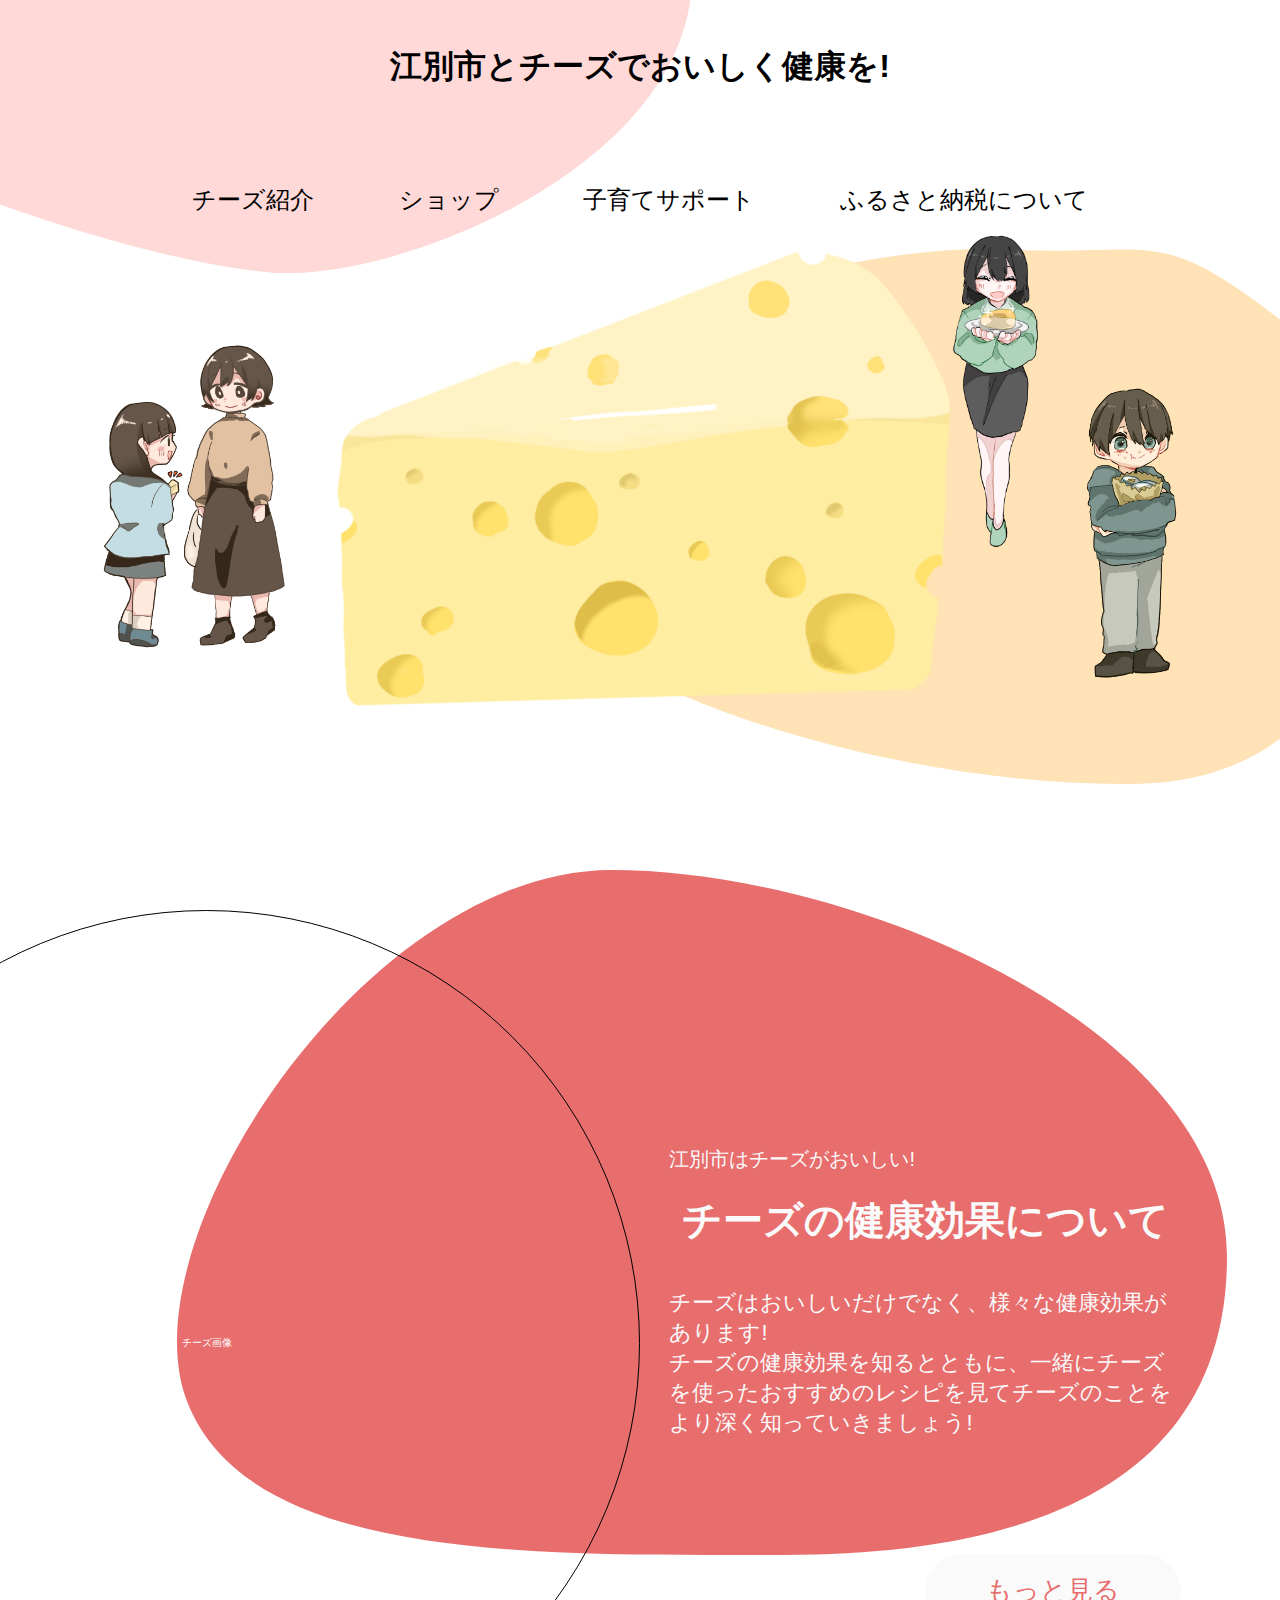
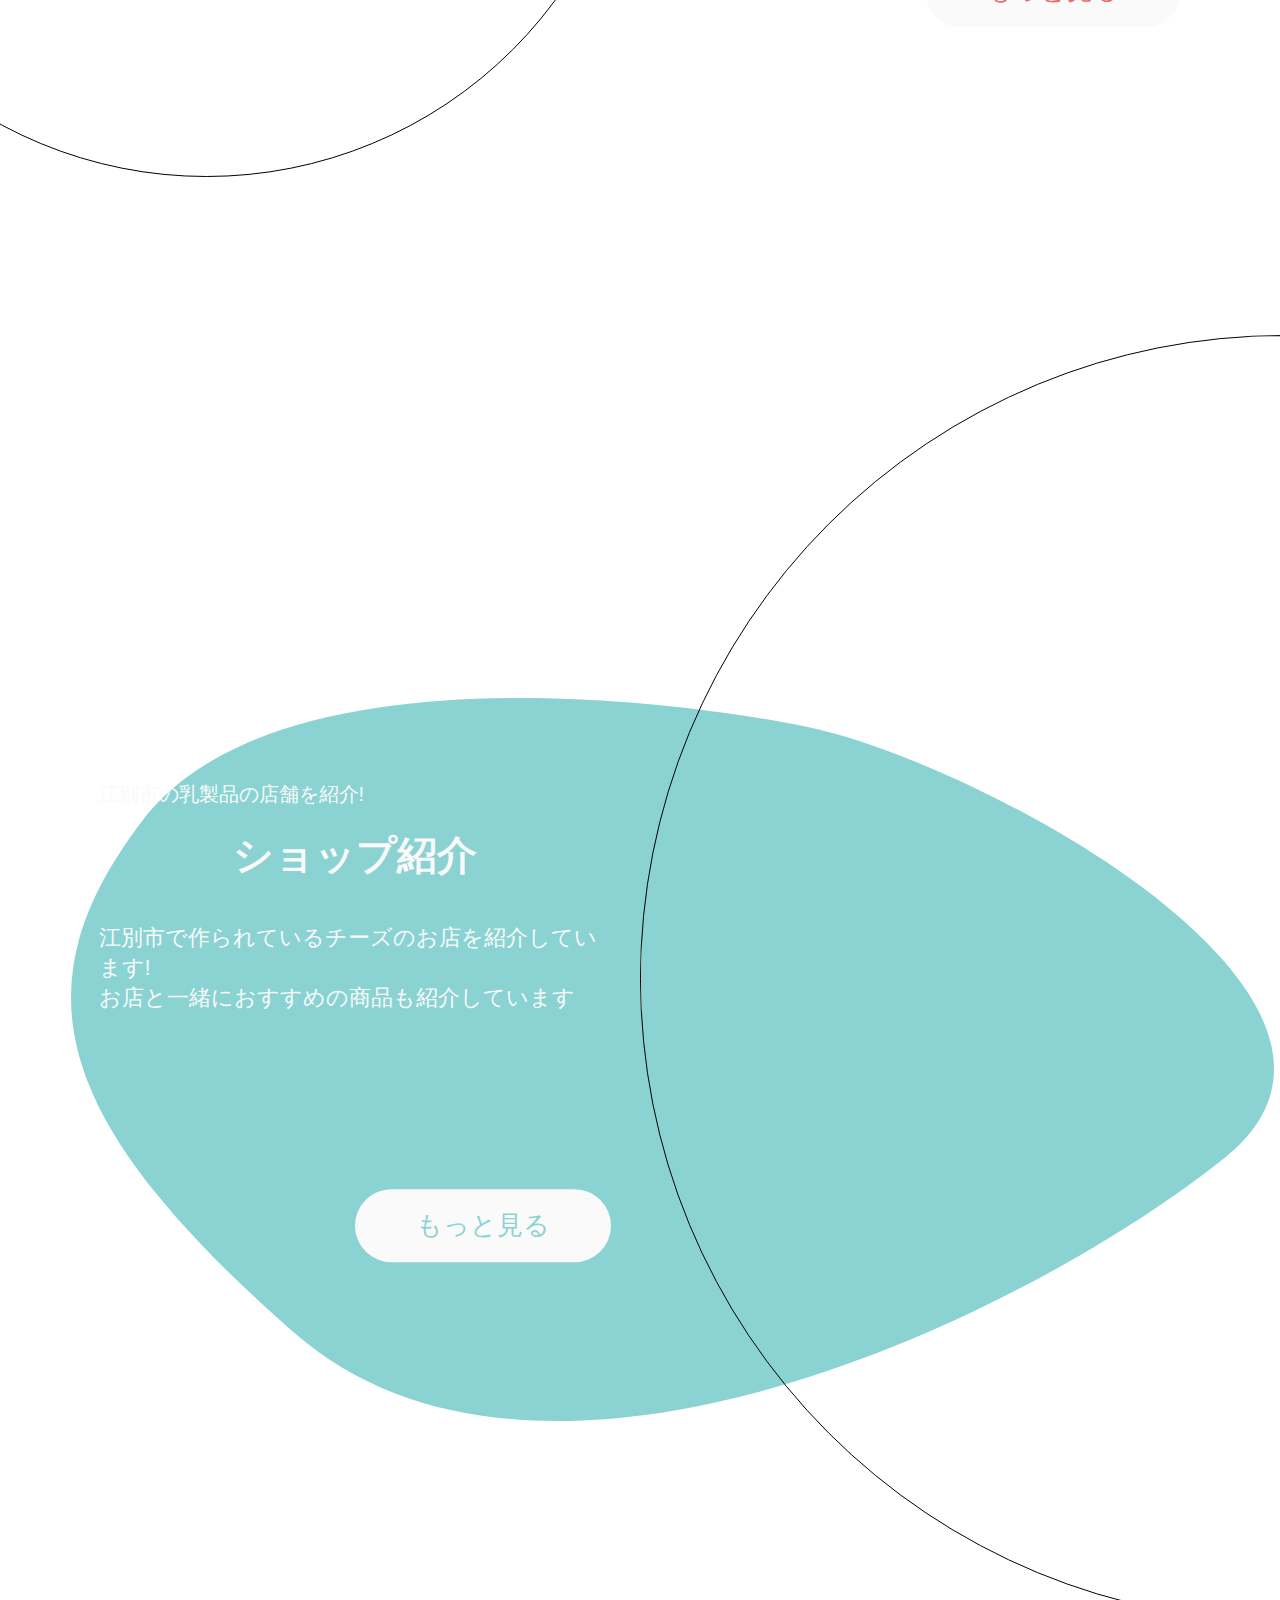
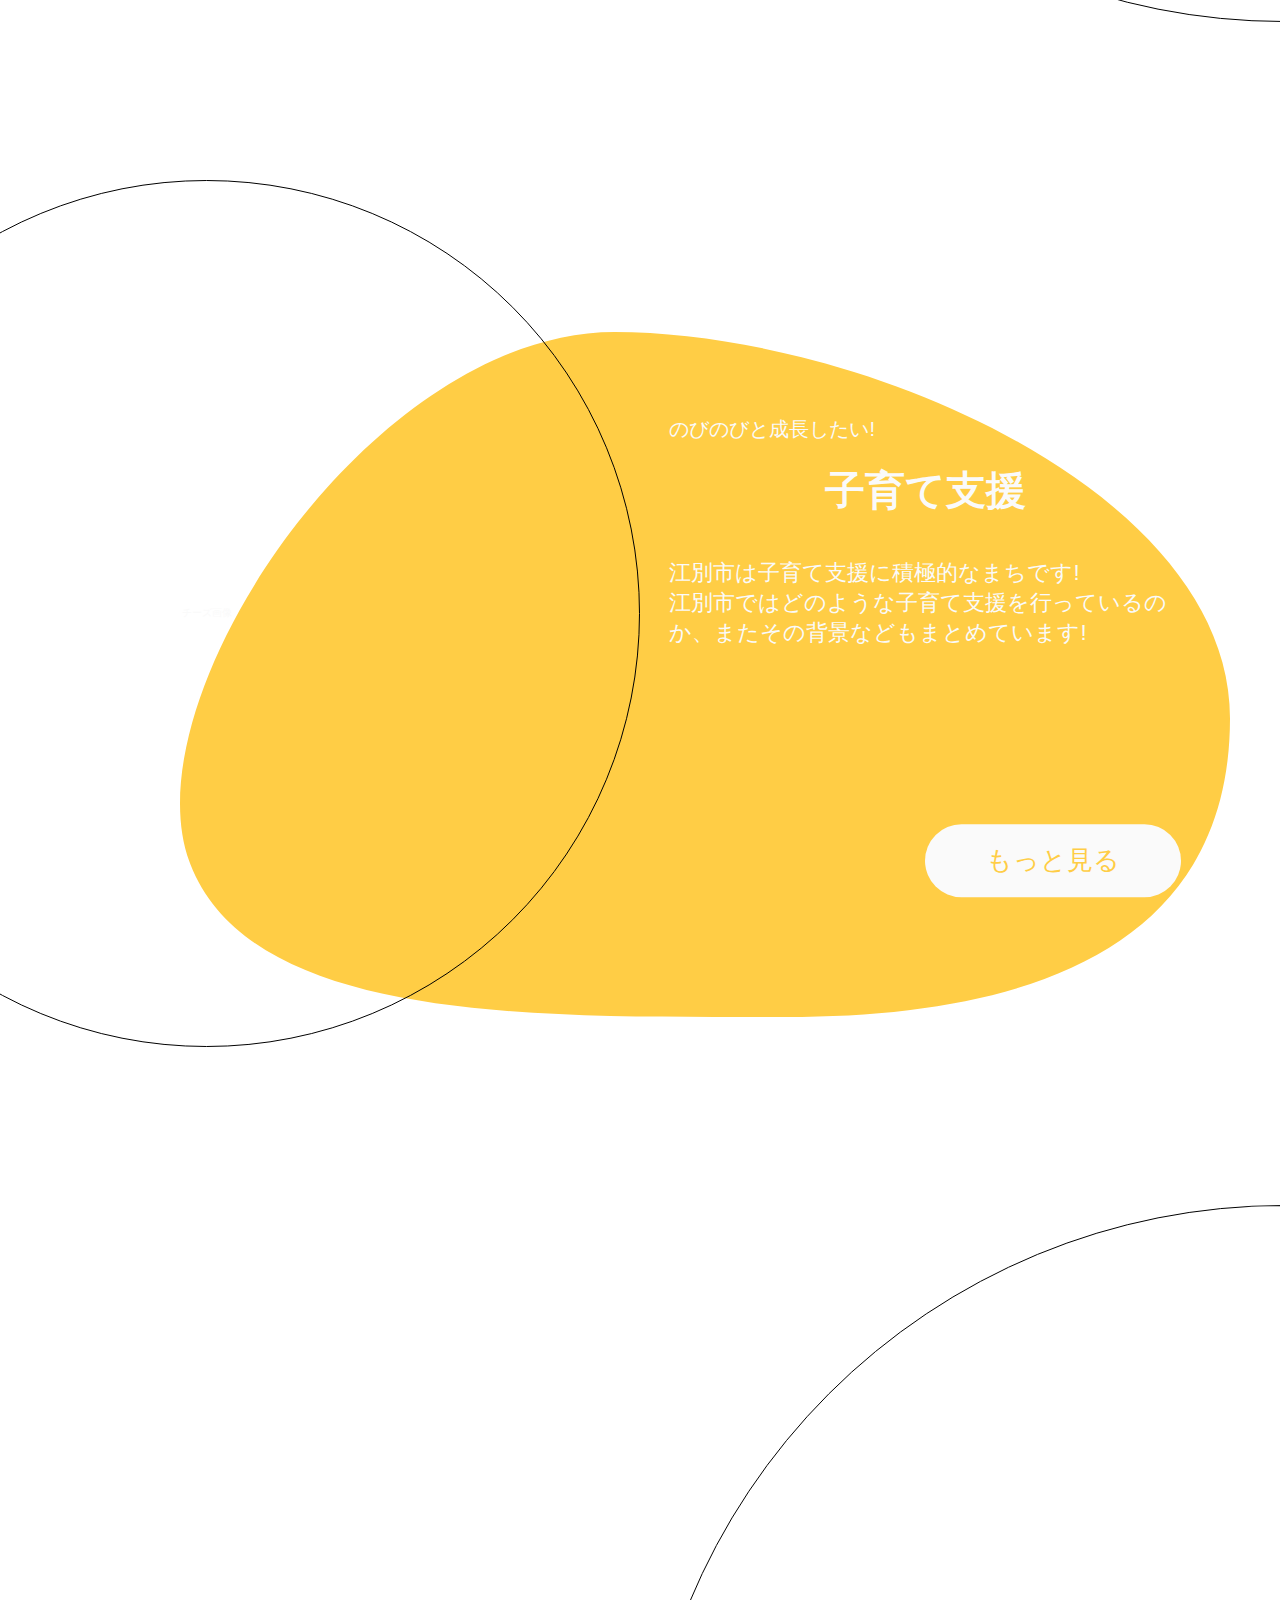
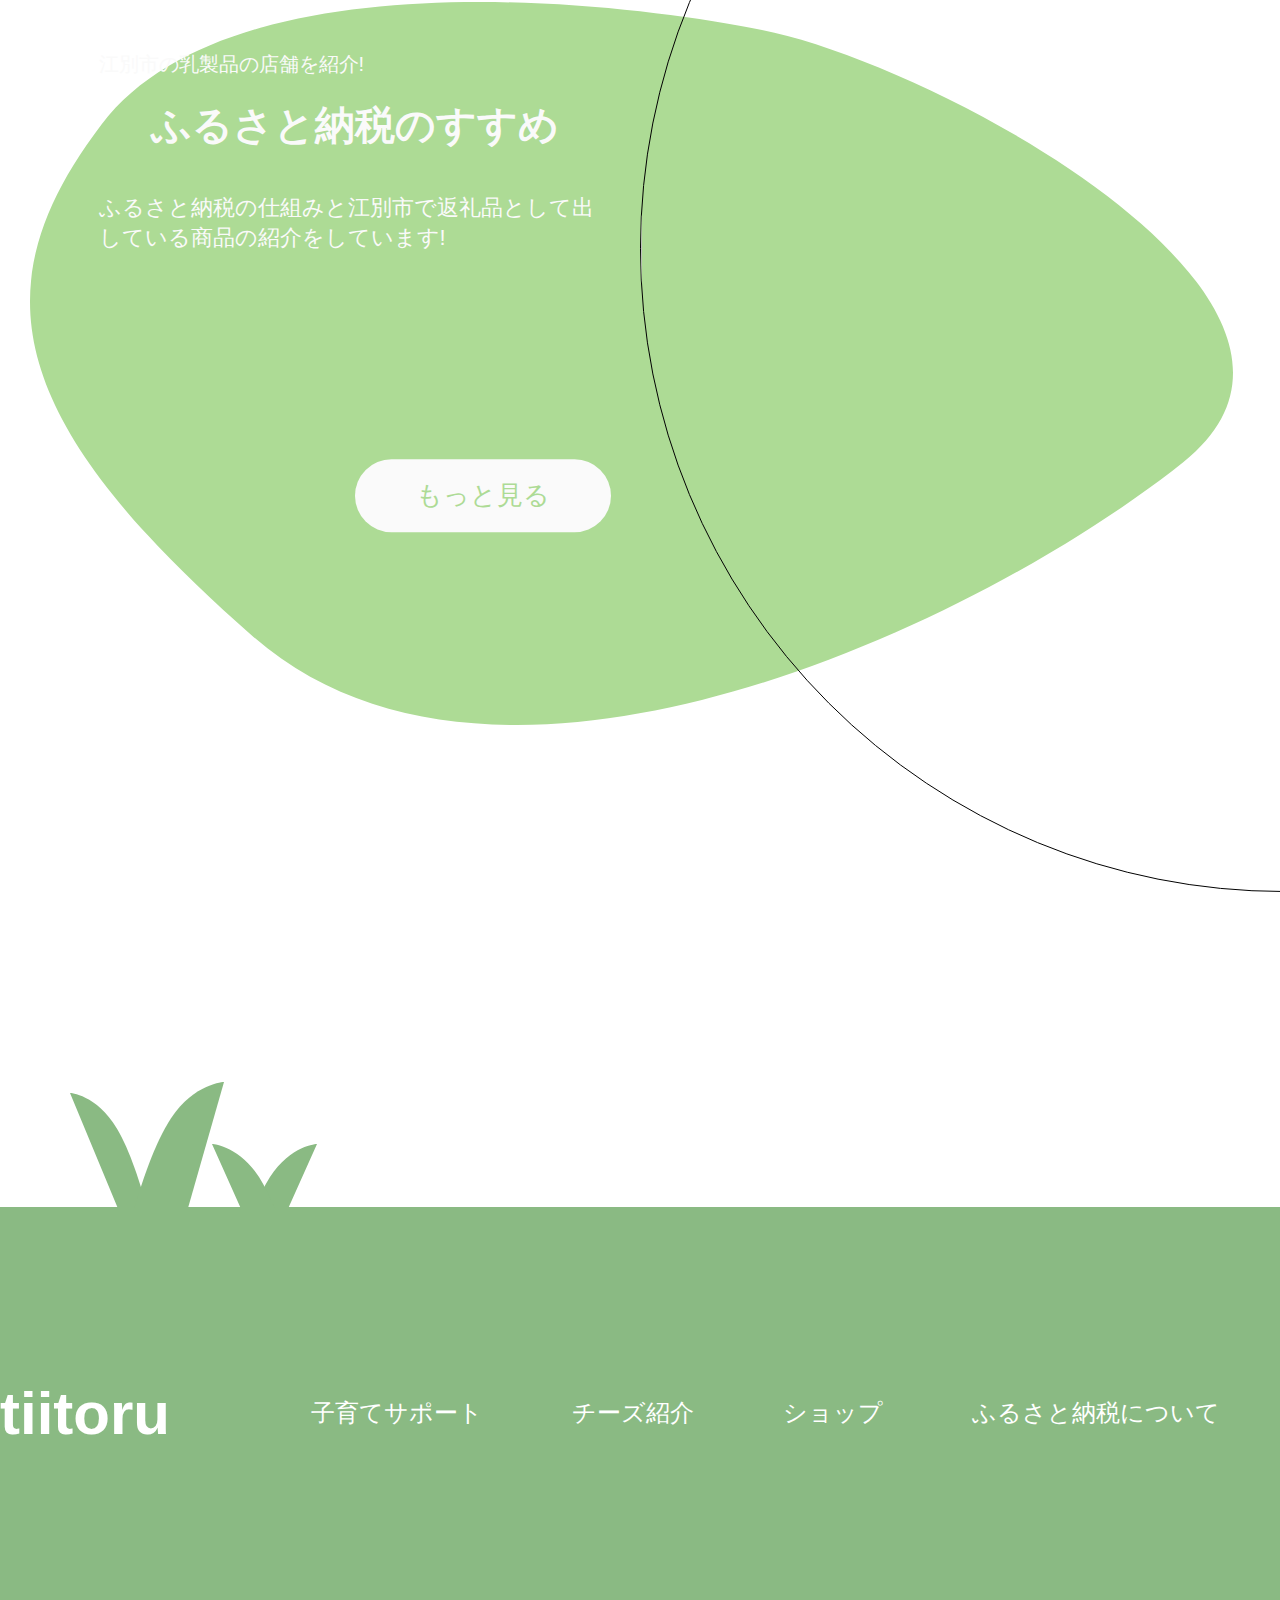
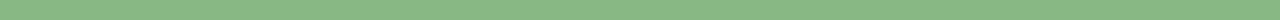
==== index.html @ f9dd932d "edit page" ====
<!DOCTYPE html>
<html lang="ja">
<head>
    <meta charset="UTF-8">
    <meta http-equiv="X-UA-Compatible" content="IE=edge">
    <meta name="viewport" content="width=device-width, initial-scale=1.0">
    <link rel="stylesheet" href="./css/reset.css">
    <link rel="stylesheet" href="./css/common.css">
    <link rel="stylesheet" href="./css/index.css">
    <link rel="preconnect" href="https://fonts.googleapis.com"><link rel="preconnect" href="https://fonts.gstatic.com" crossorigin><link href="https://fonts.googleapis.com/css2?family=M+PLUS+Rounded+1c&display=swap" rel="stylesheet">
    <title>江別市とcheeseでおいしく健康を!</title>
</head>
<body>
    <div class="site index font-yasashisa">
        
        <header class="header">
            <h2 class="header-title">江別市とチーズでおいしく健康を!</h2>
            <div class="header-menu">
                <a href="">チーズ紹介</a>
                <a href="">ショップ</a>
                <a href="">子育てサポート</a>
                <a href="">ふるさと納税について</a>
            </div>
        </header>
        
        <div class="index-main">

            <div class="main_visual">
                <img src="./img/cheese.png" alt="" class="cheese">
                <img src="./img/index-main-family1.png" alt="" class="family">
                <img src="./img/index-main-family2.png" alt="" class="family">
                <img src="./img/index-main-family3.png" alt="" class="family">
            </div>
            
            <div class="index-main-item">
                <div class="pre-img">チーズ画像</div>
                <div class="about-text">
                    <p class="rub">江別市はチーズがおいしい!</p>
                    <h2 class="title">チーズの健康効果について</h2>
                    <p class="body">
                        チーズはおいしいだけでなく、様々な健康効果があります!<br>
                        チーズの健康効果を知るとともに、一緒にチーズを使ったおすすめのレシピを見てチーズのことをより深く知っていきましょう!
                    </p>
                    <a href="introduction.html" class="button">もっと見る</a>
                </div>
            </div>
            
            
            <div class="index-main-item">
                <div class="about-text">
                    <p class="rub">江別市の乳製品の店舗を紹介!</p>
                    <h2 class="title">ショップ紹介</h2>
                    <p class="body">
                        江別市で作られているチーズのお店を紹介しています!<br>
                        お店と一緒におすすめの商品も紹介しています
                    </p>
                    <a href="" class="button">もっと見る</a>
                </div>
                <img src="./img/shop_top.jpg" alt="" class="pre-img">
            </div>
            
            
            <div class="index-main-item">
                <div class="pre-img">チーズ画像</div>
                <div class="about-text">
                    <p class="rub">のびのびと成長したい!</p>
                    <h2 class="title">子育て支援</h2>
                    <p class="body">
                        江別市は子育て支援に積極的なまちです!<br>
                        江別市ではどのような子育て支援を行っているのか、またその背景などもまとめています!
                    </p>
                    <a href="" class="button">もっと見る</a>
                </div>
            </div>
       
            
            <div class="index-main-item">
                <div class="about-text">
                    <p class="rub">江別市の乳製品の店舗を紹介!</p>
                    <h2 class="title">ふるさと納税のすすめ</h2>
                    <p class="body">
                        ふるさと納税の仕組みと江別市で返礼品として出している商品の紹介をしています!
                    </p>
                    <a href="" class="button">もっと見る</a>
                </div>
                <img src="./img/usi.jpg" alt="" class="pre-img">
            </div>
            
        </div>
        
        <footer class="footer">
            <img src="./img/footer_grass.svg" alt="">
            <ul>
                <li><h2>tiitoru</h2></li>
                <li><a href="">子育てサポート</a></li>
                <li><a href="">チーズ紹介</a></li>
                <li><a href="">ショップ</a></li>
                <li><a href="">ふるさと納税について</a></li>
            </ul>
        </footer>
        
    </div>
</body>
</html>
---- css/common.css ----
@charset 'UTF-8';

@font-face {
    font-family: 'YasashisaGothicBoldV2';
    src: url('../font/YasashisaGothicBold-V2.otf') format('turetype');
}

@import url('https://fonts.googleapis.com/css2?family=M+PLUS+Rounded+1c&display=swap');


*,
*::before,
*::after {
    box-sizing: border-box;
    margin: 0;
    padding: 0;
}

html {
    font-size: 62.5%;
}

a,
a:visited,
a:hover {
    color: inherit;
    text-decoration: none;
}

.sp-display {
    display: none;
}

.font-yasashisa {
    font-family: 'YasashisaGothicBoldV2', sans-serif;
}

.font-rounded {
    font-family: 'M PLUS Rounded 1c', sans-serif;
    font-weight: 400;
}

.title {
    font-size: 4rem;
    text-align: center;
}

.body {
    font-size: 2.2rem;
    text-align: left;
}

@media (width > 768px) {
    .sp-display {
        display: block;
    }

    .pc-display {
        display: none;
    }
}

/* body-------------------------------------- */
/* ------------------------------------------ */
/* header------------------------------------ */


.site {
    width: 100%;
    min-height: 100vh;
    height: auto;
    padding-bottom: calc(var(--footer) + (1110px - 867px) / 2);
    position: relative;
}

.header {
    width: 100%;
    height: var(--header);
    position: absolute;
    top: 0;
    left: 0;
    display: grid;
    grid-template-columns: min(70%, calc(1920px * .7));
    grid-template-rows: repeat(2, 50%);
    justify-content: center;
    text-align: center;
    align-items: center;
    
    z-index: 1;
}

.header-title {
    font-size: 3.2rem;
}

.header-menu {
    display: flex;
    width: 100%;
    justify-content: space-between;
}

.header-menu>a {
    font-size: 2.4rem;
}

/* header------------------------------------ */
/* ------------------------------------------ */
/* footer------------------------------------ */

.footer {
    width: 100%;
    height: var(--footer);
    position: absolute;
    bottom: 0;
    left: 0;
    right: 0;
    display: flex;
    flex-flow: column nowrap;
}

.footer img {
    display: flex;
    height: 137px;
    width: auto;
    margin-left: max(70px, calc(52% - 960px));
    align-self: start;
    transform: translateY(1px);
}

.footer ul {
    background-color: #8aba83;
    height: calc(100% - 137px);
    width: 100%;
    padding: 0 calc(min(10%, 200px) + 50% - 960px);
    display: grid;
    grid-template-columns: min(40%, 22vw) auto auto auto auto;
    align-items: center;
    justify-content: space-between;
    list-style-type: none;
}

.footer li {
    color: #fff;
    font-size: 2rem;
}

.footer li:first-child {
    font-size: 4rem;
    margin-right: auto;
}

.footer li:not(:first-child) {
    margin-right: 6rem;
    font-size: min(2.4rem, 2vw);
}

/* footer------------------------------------ */
/* ------------------------------------------ */
/* main_visual------------------------------- */

.main_visual {
    width: 100%;
    /* height: 1100px; */
    aspect-ratio: 19/12;
    padding-top: var(--header);
    display: flex;
    align-items: center;
    justify-content: center;
    position: relative;
}

/* main_visual------------------------------- */
/* ------------------------------------------ */
/* slider------------------------------------ */

.slider{
    margin: 0 auto;
    display: flex;
    justify-content: space-between;
    align-items: center;
}

.slider .slider-button {
    width: 10%;
    aspect-ratio: 1;
    border: 1px solid #707070;
    border-radius: 50%;
    display: flex;
    align-items: center;
    justify-content: center;
}

.slider .slider-button .arrow {
    position: relative;
    border-top: 2px solid #707070;
    width: 30%;
    transform: rotate(35deg);
    transform-origin: 100% 0%;
}

.slider .slider-button .arrow::after {
    content: '';
    position: absolute;
    top: 0;
    right: 0;
    left: 0;
    bottom: 0;
    border-top: 2px solid #707070;
    transform: rotate(-70deg) translate(3%, -3%);
    transform-origin: 100% 0%;
}

.slider .prev {
    transform: rotate(180deg);
}

.slider .slider-body {
    width: 74%;
    height: 100%;
    display: flex;
    justify-content: space-between;
    align-items: center;
}
---- css/index.css ----
:root {
    --header: 267px;
    --footer: 550px;
    --uvw: 1.042vw;
    --uvh: .926vh;
}

/* root-------------------------------------- */
/* ------------------------------------------ */
/* main-visual------------------------------- */

.index-main .main_visual {
    background-image:
        url(../img/index_main_bgimg_red.svg),
        url(../img/index_main_bgimg_orange.svg);
        background-repeat:
        no-repeat,
        no-repeat;
    background-position:
        left -118% top -131%,
        right -24% bottom 9%;
    background-size:
        79.8%,
        70%;
}

.main_visual .cheese {
    width: min(51.5%, 981px);
    height: auto;
    transform: translate(1.2%, -12.7%);
}

.main_visual .family {
    position: absolute;
}

.main_visual .family:nth-child(2) {
    width: 37.9%;
    left: -10.2%;
    top: 38.8%;
}

.main_visual .family:nth-child(3) {
    width: 14.4%;
    right: 4.4%;
    bottom: 15.3%;
}

.main_visual .family:nth-child(4) {
    width: 8.6%;
    right: 17.8%;
    top: 27.1%;
}

/* main-visual------------------------------- */
/* ------------------------------------------ */
/* main-------------------------------------- */

.index-main-item {
    --bgi-size: .7;
    display: grid;
    width: 100%;
    grid-template-columns: 50% min(40%, 610px);
    column-gap: 2.3%;
    align-items: center;
    overflow: hidden;
    background-repeat: no-repeat;
    background-size: calc(min(100%, 1920px) * var(--bgi-size));
    color: #fafafa;
}

.index-main-item:has(> .pre-img + .about-text) {
    height: 1070px;
}

.index-main-item:has(> .about-text + .pre-img) {
    height: 1400px;
    grid-template-columns: min(40%, 610px) 50%;
    justify-content: end;
}

.index-main-item:nth-child(2) {
    background-image: url(../img/index_item_bgimg_red.svg);
    background-position: center center;
    background-position: right 23% bottom 84%;
    background-size: 82%;
}

.index-main-item:nth-child(3) {
    background-image: url(../img/index_item_bgimg_blue.svg);
    background-position: right 8% bottom 38%;
    background-size: 94%;
}

.index-main-item:nth-child(4) {
    background-image: url(../img/index_item_bgimg_yellow.svg);
    background-position: right 22% bottom 34%;
    background-size: 82%;
}

.index-main-item:nth-child(5) {
    background-image: url(../img/index_item_bgimg_green.svg);
    background-position: left 39% bottom 33%;
    background-size: 94%;
}

.pre-img {
    border: 1px solid #000;
    display: flex;
    justify-content: center;
    align-items: center;
    --circle-size: 1287px;
    width: var(--circle-size);
    height: var(--circle-size);
    border-radius: 50%;
}

.about-text:has(+ .pre-img),
.pre-img:has(+.about-text) {
    --circle-size: 867px;
    justify-self: end;
}

.about-text {
    width: 100%;
    aspect-ratio: 50/47;
    overflow-wrap: break-word;
    display: flex;
    flex-flow: column nowrap;
    transform: translateY(9%);
}

.about-text .rub {
    font-size: 2rem;
}

.about-text .title {
    margin: 2rem 0 4rem;
}

.about-text .body {
    overflow-wrap: break-word;
}

.about-text .button {
    align-self: end;
    justify-self: end;
    margin-top: auto;
    font-size: 2.6rem;
    display: flex;
    align-items: center;
    justify-content: center;
    width: min(323px, 50%);
    aspect-ratio: 7/2;
    border-radius: 100px;
    background-color: #fafafa;
}


.index-main-item:nth-child(2) .about-text .button {
    color: #e86d6d;
}

.index-main-item:nth-child(3) .about-text .button {
    color: #8BD3D3;
}

.index-main-item:nth-child(4) .about-text .button {
    color: #FFCD45;
}

.index-main-item:nth-child(5) .about-text .button {
    color: #ADDB95;
}
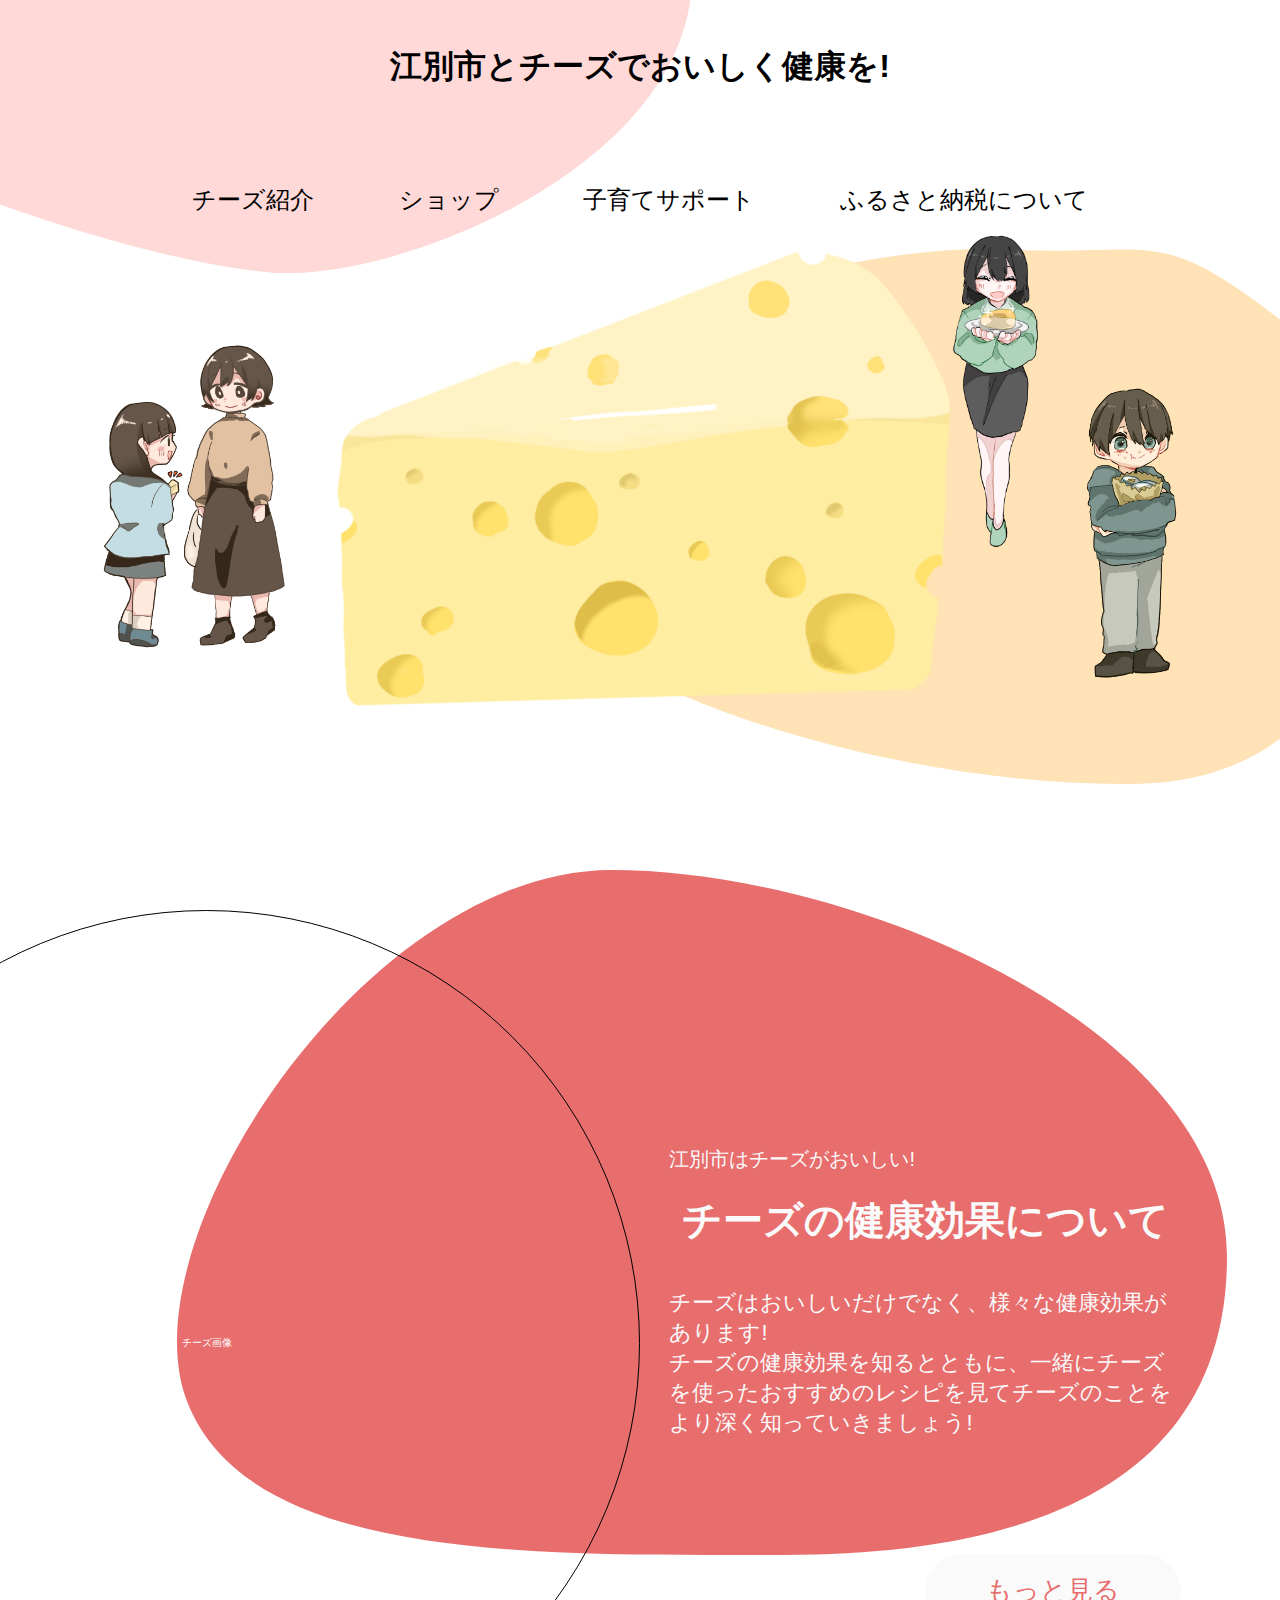
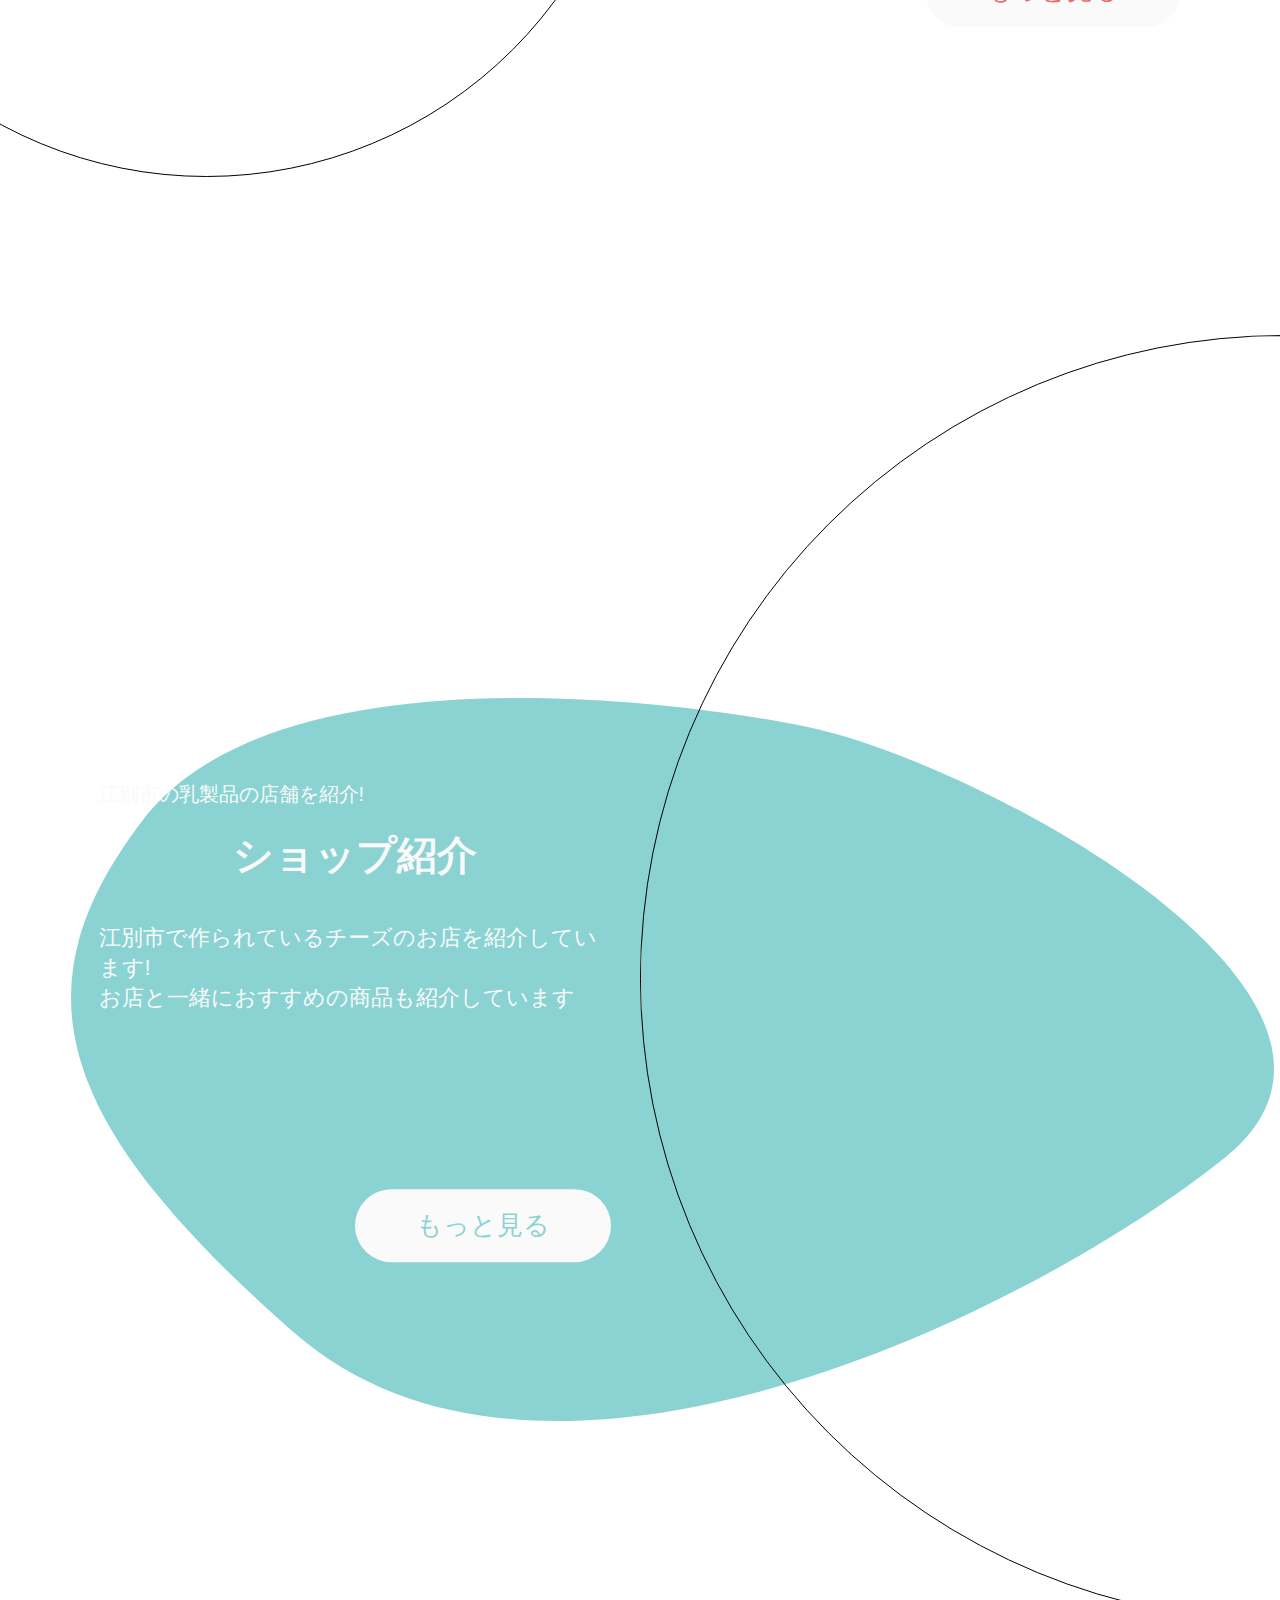
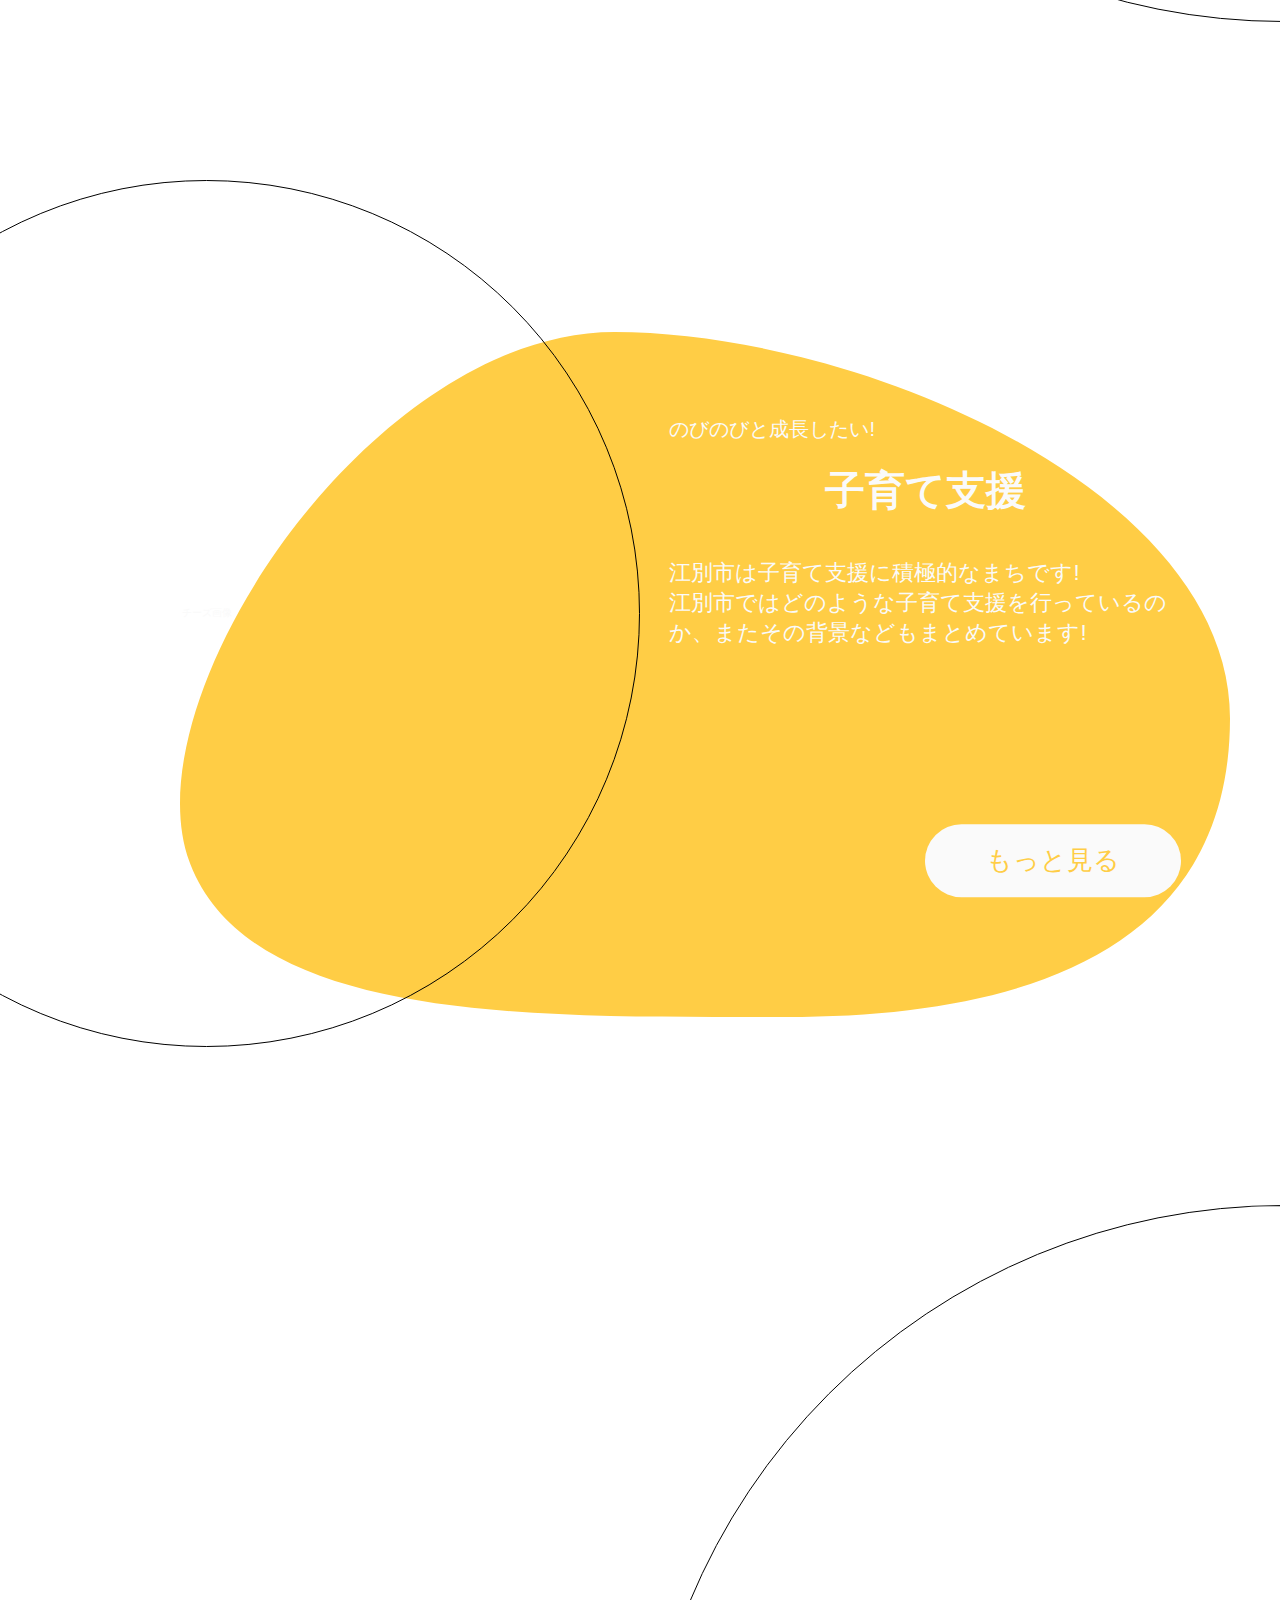
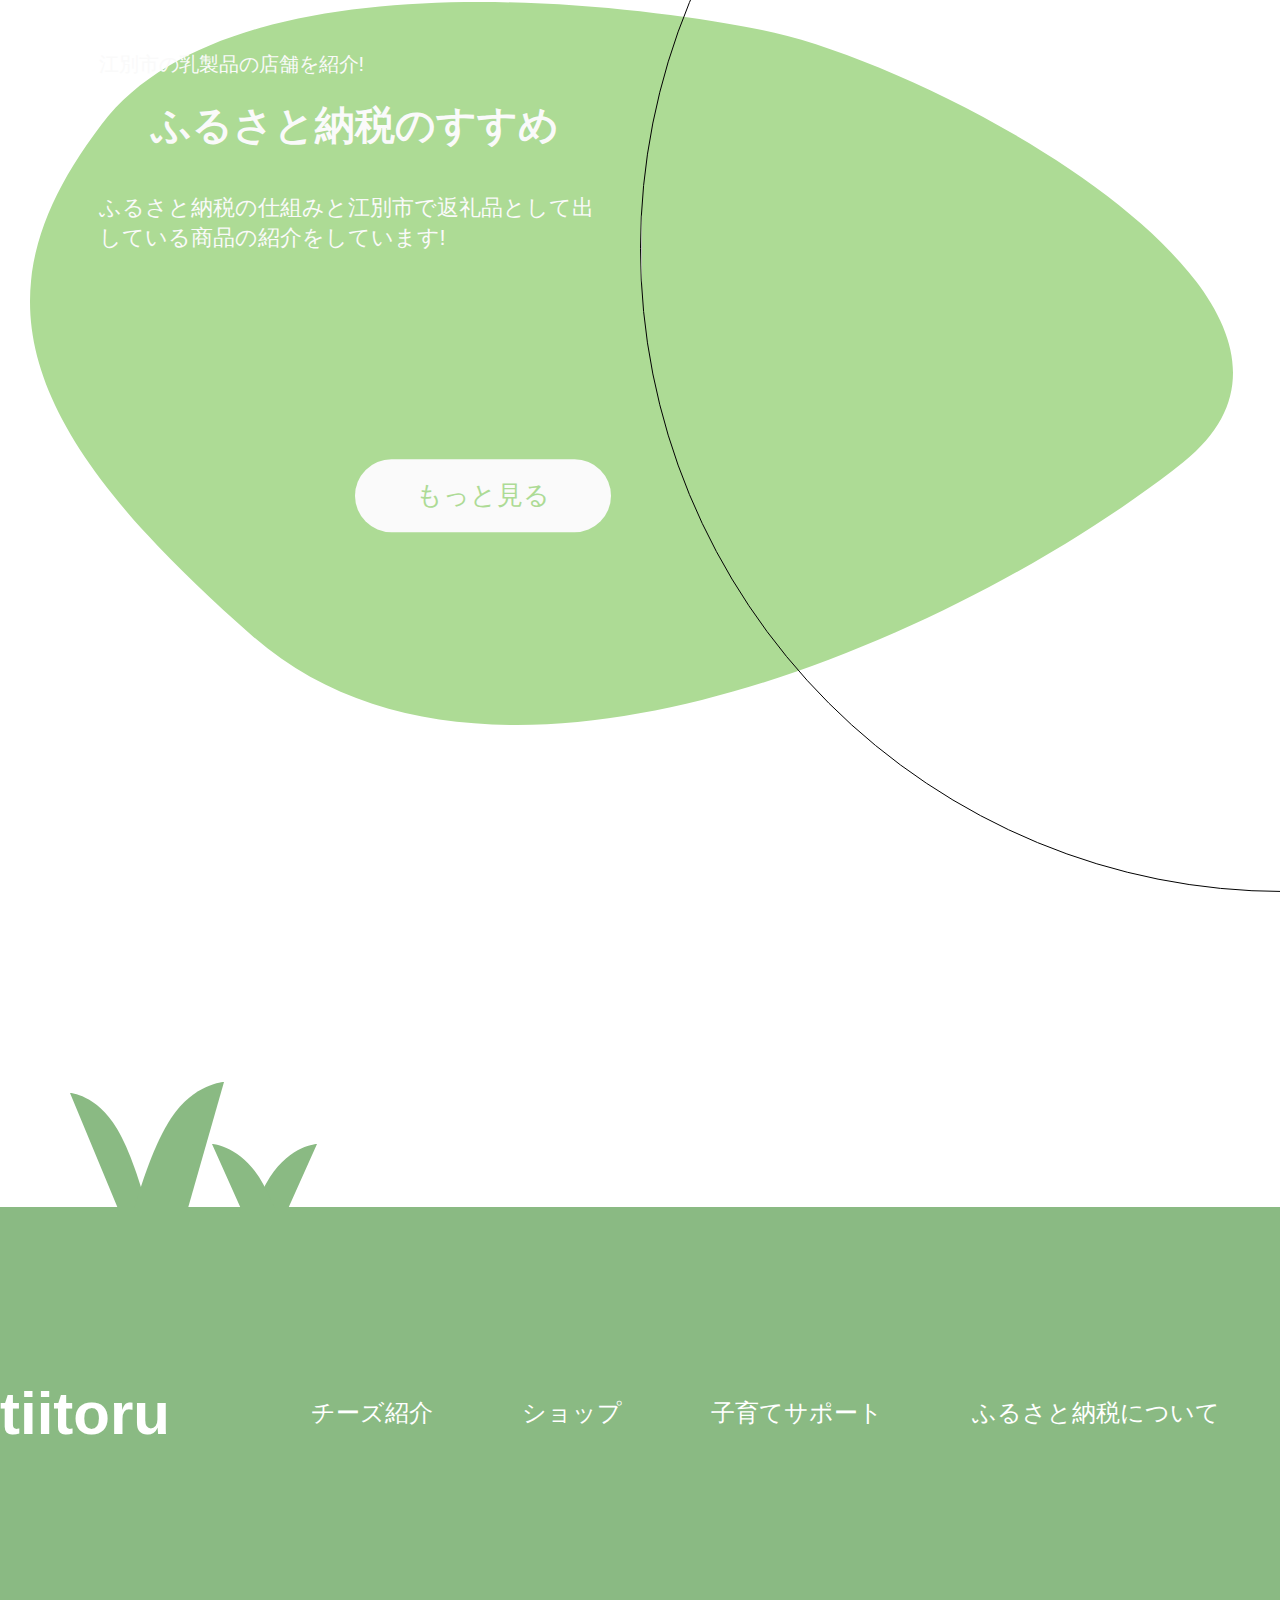
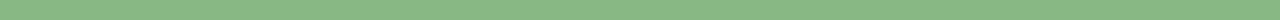
==== commit d1261af9: "create shop page" ====
--- a/index.html
+++ b/index.html
@@ -14,12 +14,12 @@
     <div class="site index font-yasashisa">
         
         <header class="header">
-            <h2 class="header-title">江別市とチーズでおいしく健康を!</h2>
+            <a href="./index.html" class="header-title">江別市とチーズでおいしく健康を!</a>
             <div class="header-menu">
-                <a href="">チーズ紹介</a>
-                <a href="">ショップ</a>
-                <a href="">子育てサポート</a>
-                <a href="">ふるさと納税について</a>
+                <a href="./introduction.html">チーズ紹介</a>
+                <a href="./shop.html">ショップ</a>
+                <a href="./support.html">子育てサポート</a>
+                <a href="tax.html">ふるさと納税について</a>
             </div>
         </header>
         
@@ -92,10 +92,10 @@
             <img src="./img/footer_grass.svg" alt="">
             <ul>
                 <li><h2>tiitoru</h2></li>
-                <li><a href="">子育てサポート</a></li>
-                <li><a href="">チーズ紹介</a></li>
-                <li><a href="">ショップ</a></li>
-                <li><a href="">ふるさと納税について</a></li>
+                <li><a href="./introduction.html">チーズ紹介</a></li>
+                <li><a href="./shop.html">ショップ</a></li>
+                <li><a href="./support.html">子育てサポート</a></li>
+                <li><a href="./tax.html">ふるさと納税について</a></li>
             </ul>
         </footer>
         
--- a/css/common.css
+++ b/css/common.css
@@ -7,6 +7,12 @@
 
 @import url('https://fonts.googleapis.com/css2?family=M+PLUS+Rounded+1c&display=swap');
 
+:root {
+    --header: 267px;
+    --footer: 550px;
+    --uvw: 1.042vw;
+    --uvh: .926vh;
+}
 
 *,
 *::before,
@@ -91,6 +97,7 @@
 
 .header-title {
     font-size: 3.2rem;
+    font-weight: bold;
 }
 
 .header-menu {
@@ -169,6 +176,30 @@
     position: relative;
 }
 
+.main_visual .bubble {
+    width: 38.4%;
+    aspect-ratio: 11/6;
+    display: flex;
+    align-items: center;
+    justify-content: center;
+    background-color: #fff;
+    border-radius: 3vw;
+    font-size: 6rem;
+    position: relative;
+}
+
+.main_visual .bubble:after {
+    content: '';
+    position: absolute;
+    --width: 3rem;
+    border-left: calc(var(--width) * 1.732) solid #fff;
+    border-top: var(--width) solid transparent;
+    border-bottom: var(--width) solid transparent;
+    height: 0;
+    width: 0;
+    right: calc(-1.7 * var(--width));
+}
+
 /* main_visual------------------------------- */
 /* ------------------------------------------ */
 /* slider------------------------------------ */
@@ -188,6 +219,13 @@
     display: flex;
     align-items: center;
     justify-content: center;
+    opacity: 1;
+    transition: opacity .3s;
+}
+
+.slider .slider-button.hidden {
+    opacity: 0;
+    transition: opacity .3s;
 }
 
 .slider .slider-button .arrow {
@@ -220,4 +258,5 @@
     display: flex;
     justify-content: space-between;
     align-items: center;
+    position: relative;
 }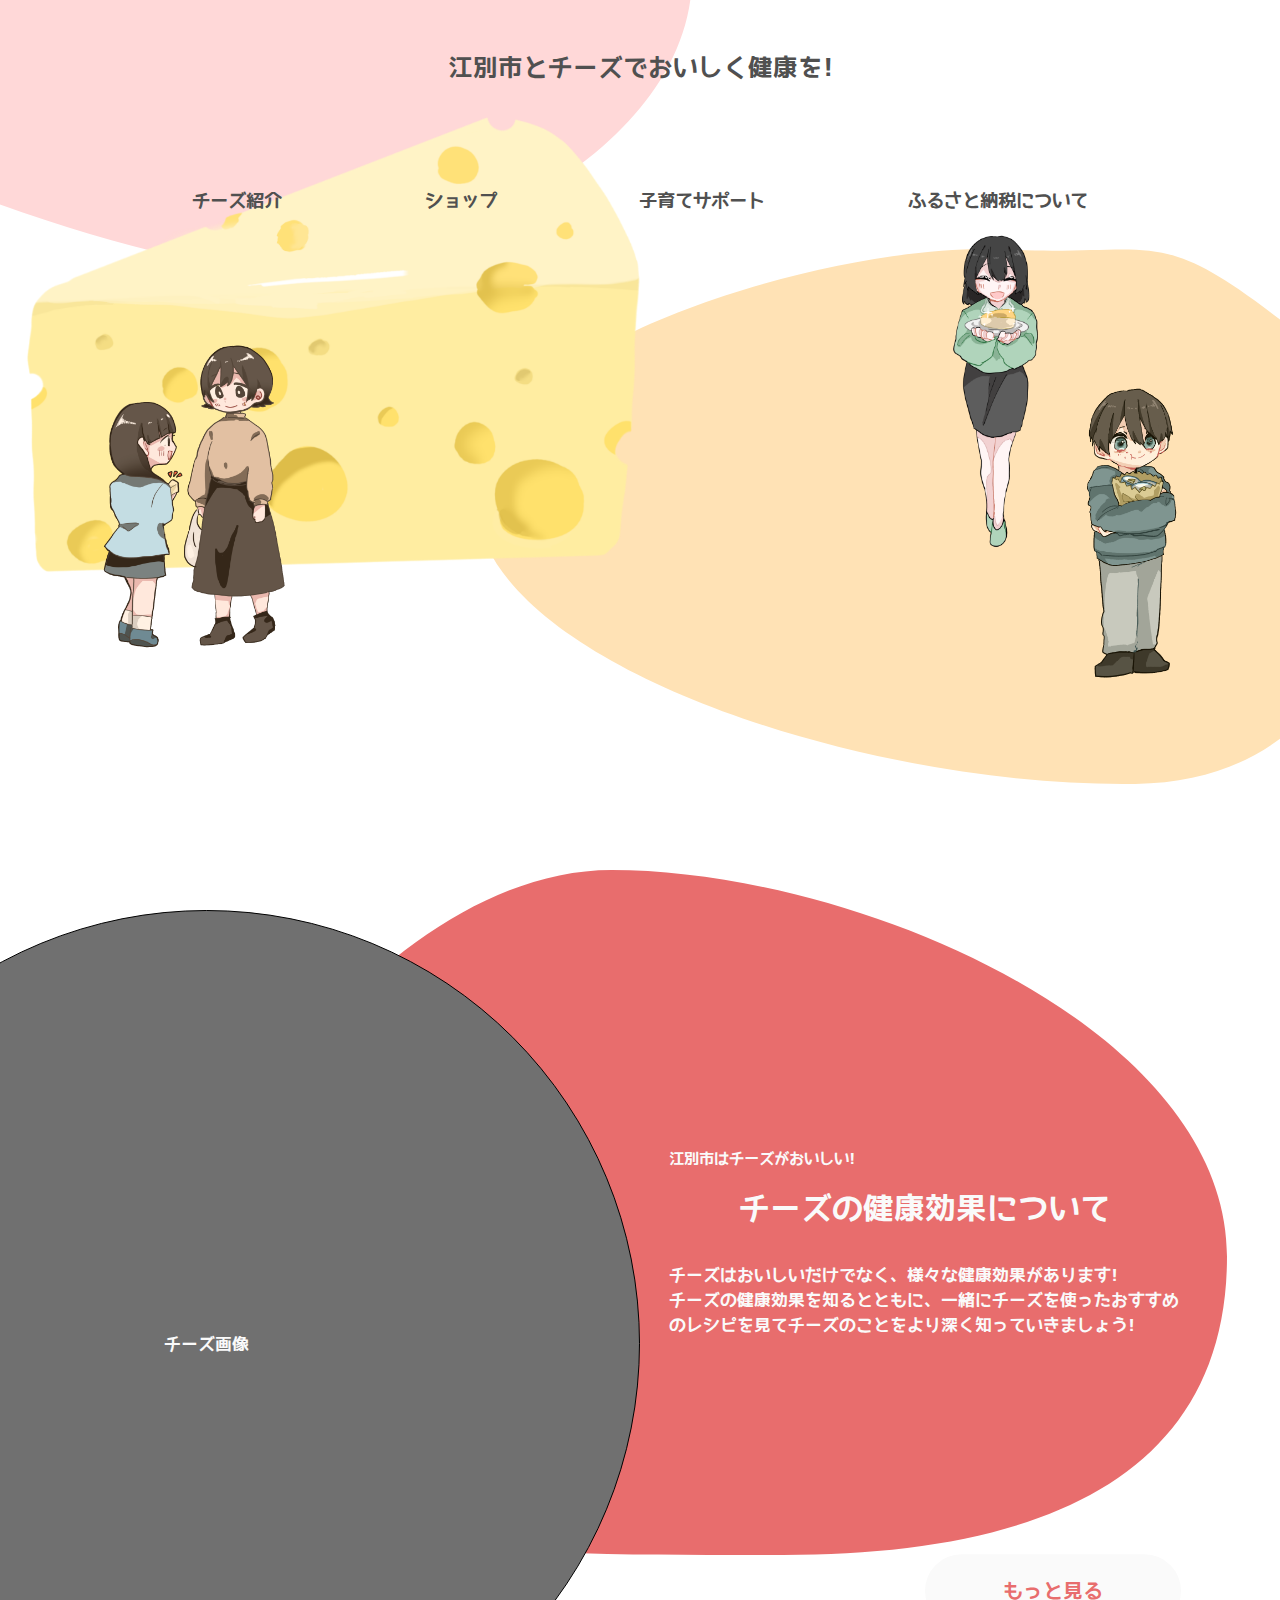
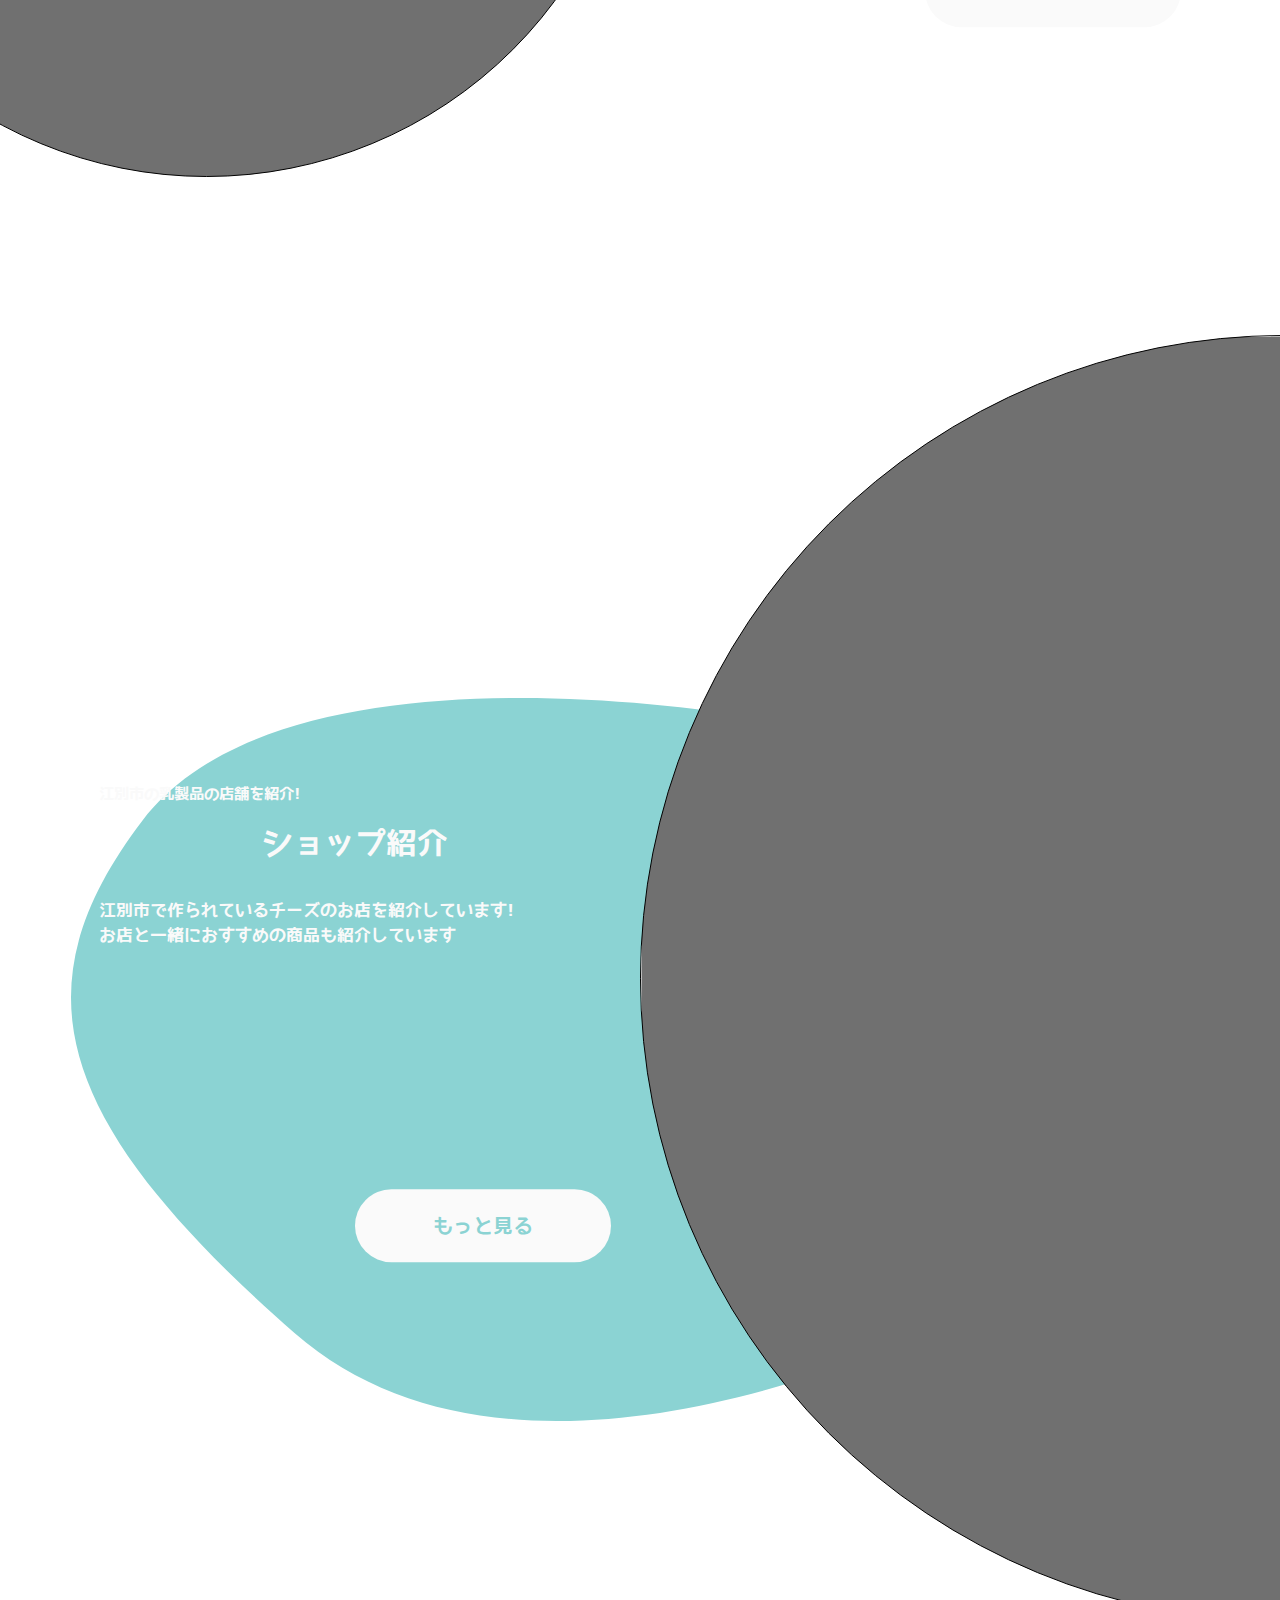
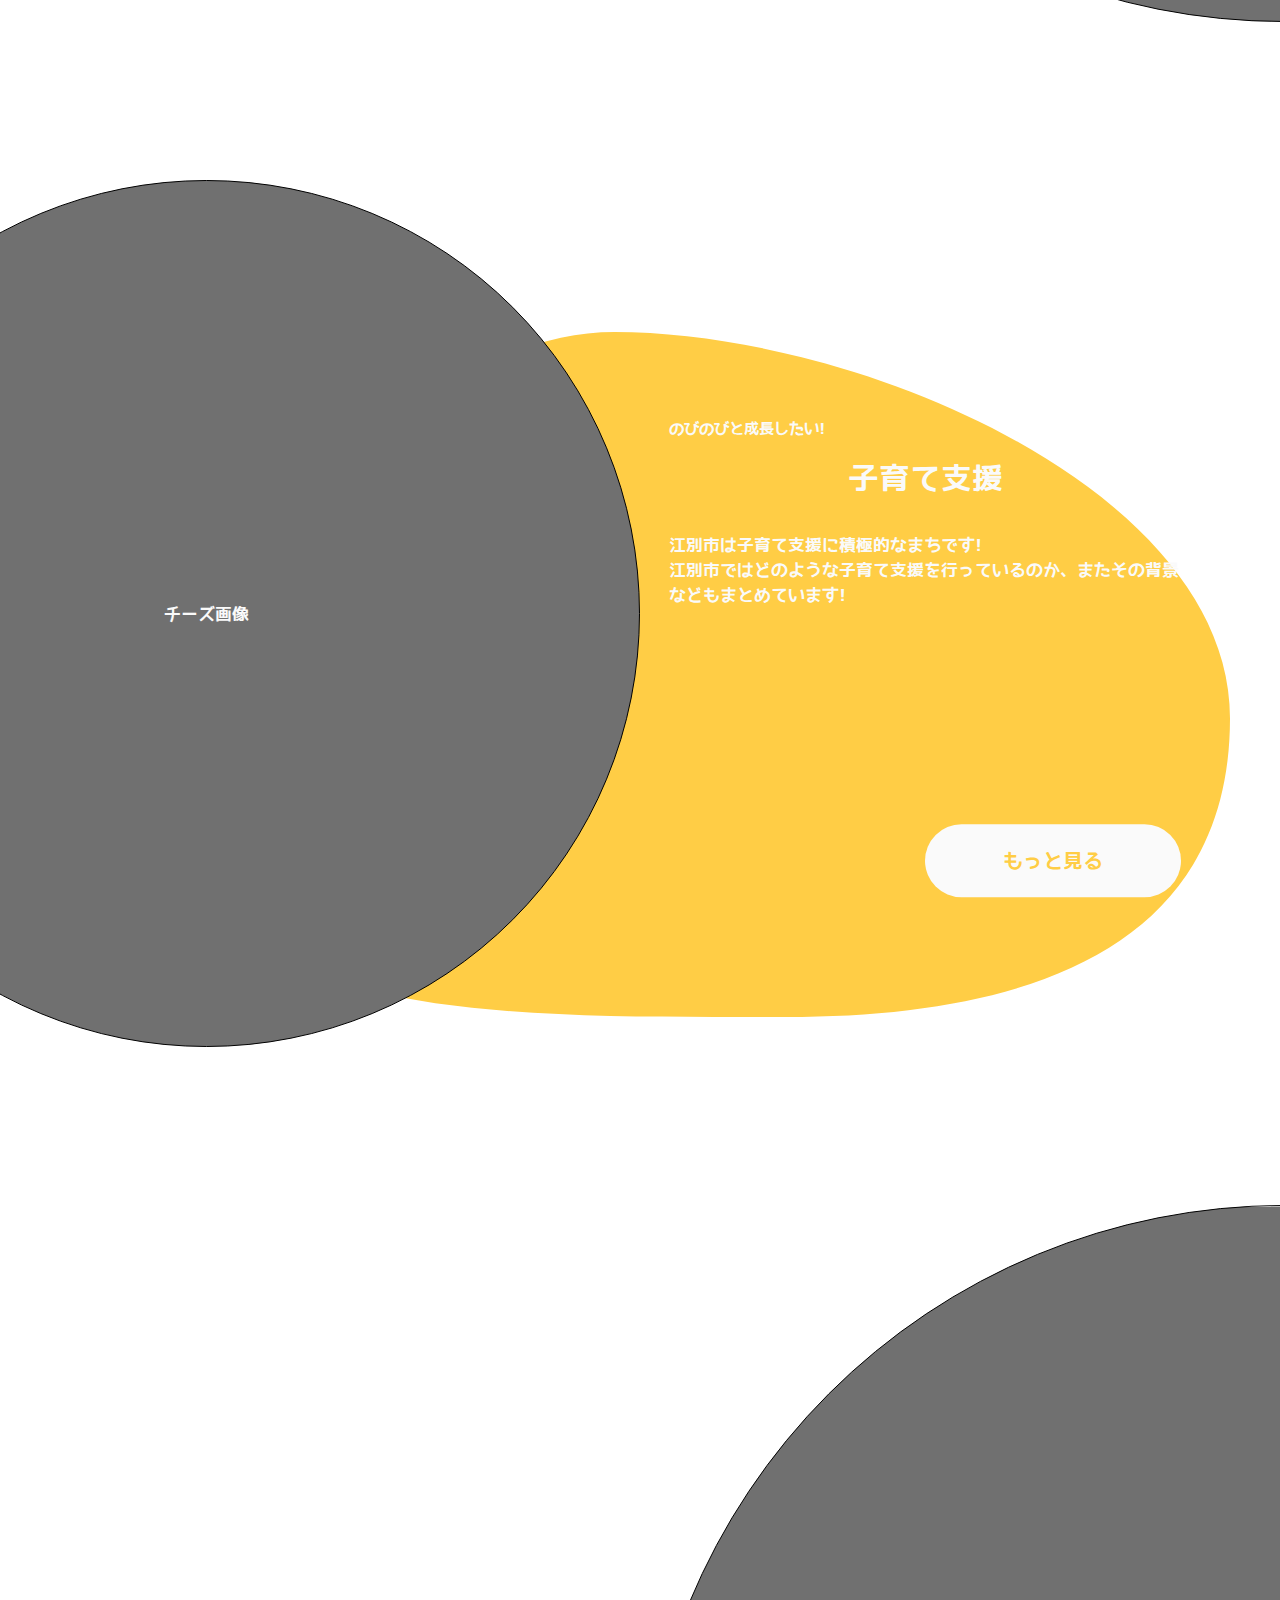
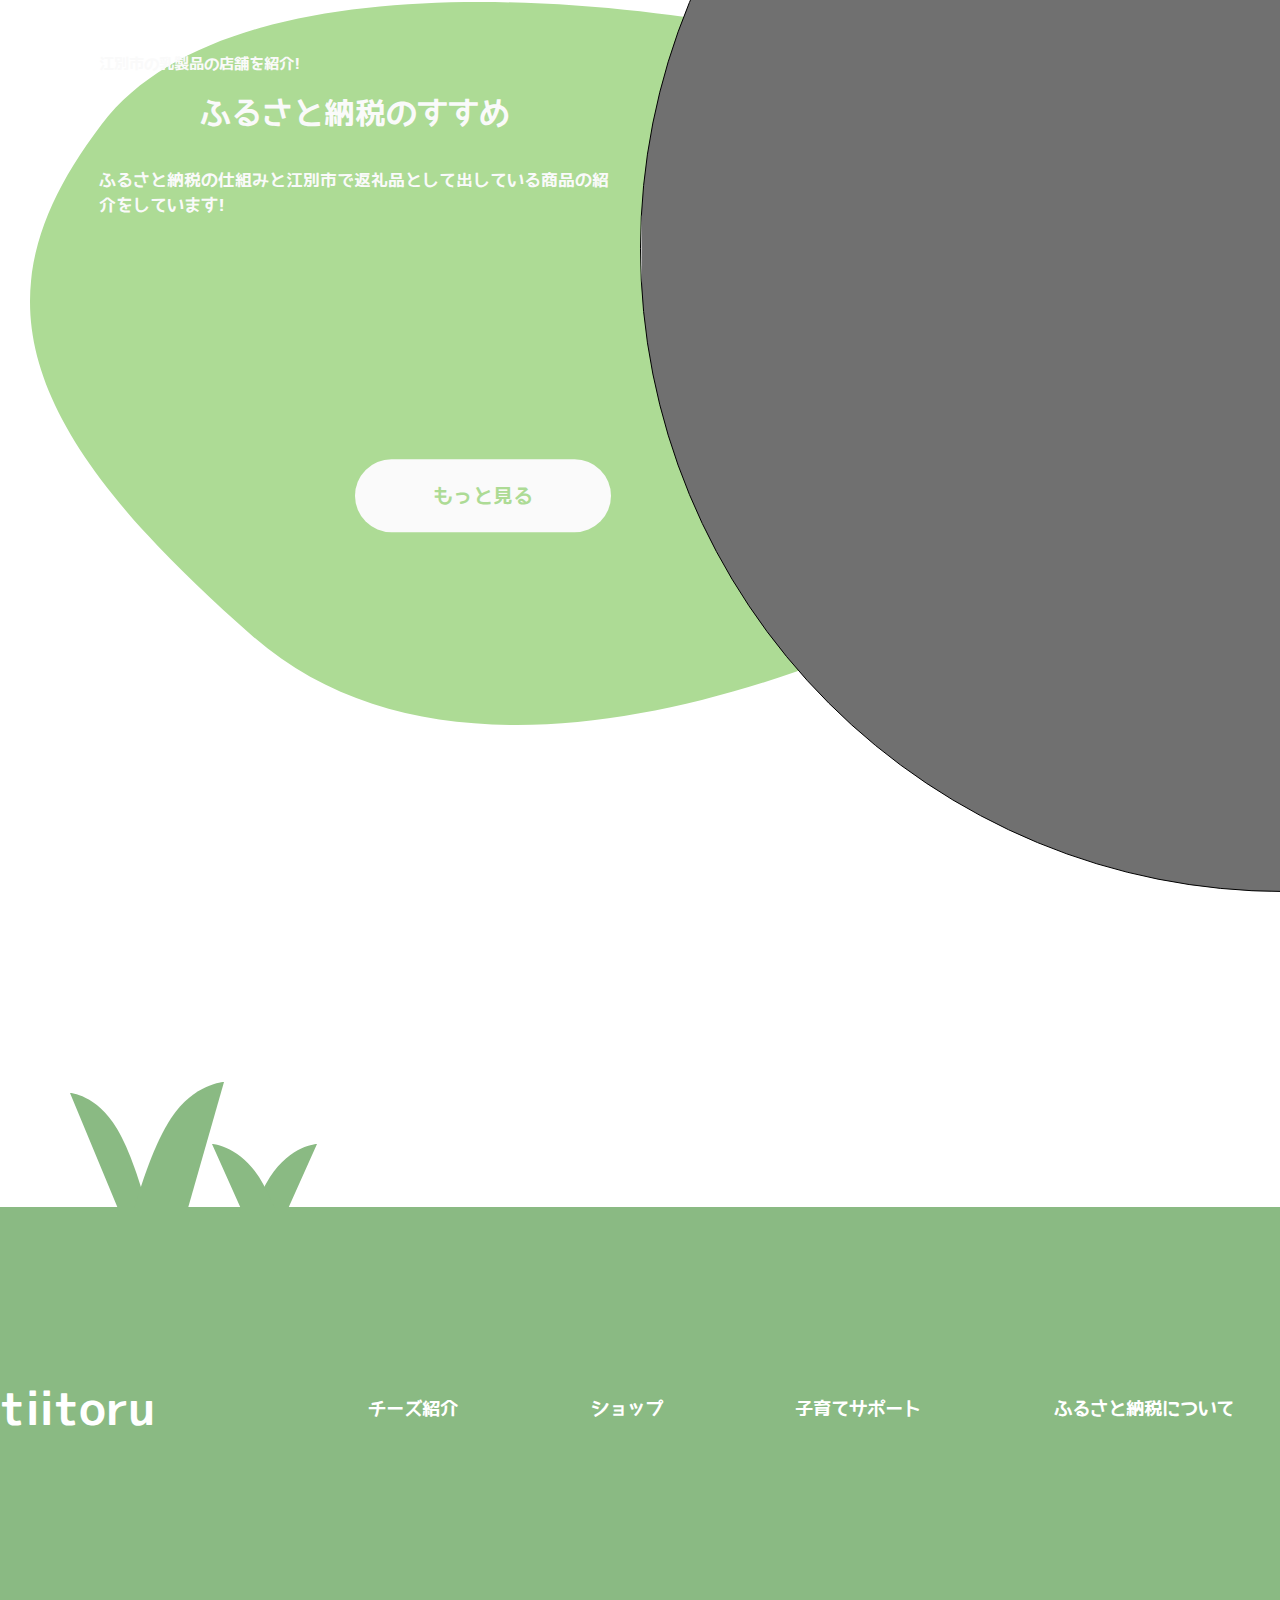
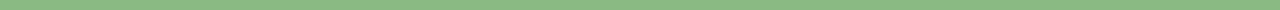
==== commit 37f16ae9: "create support page" ====
--- a/index.html
+++ b/index.html
@@ -8,13 +8,13 @@
     <link rel="stylesheet" href="./css/common.css">
     <link rel="stylesheet" href="./css/index.css">
     <link rel="preconnect" href="https://fonts.googleapis.com"><link rel="preconnect" href="https://fonts.gstatic.com" crossorigin><link href="https://fonts.googleapis.com/css2?family=M+PLUS+Rounded+1c&display=swap" rel="stylesheet">
-    <title>江別市とcheeseでおいしく健康を!</title>
+    <title>江別市とcheeseでおいしく健康を&excl;</title>
 </head>
 <body>
     <div class="site index font-yasashisa">
         
         <header class="header">
-            <a href="./index.html" class="header-title">江別市とチーズでおいしく健康を!</a>
+            <a href="./index.html" class="header-title">江別市とチーズでおいしく健康を&excl;</a>
             <div class="header-menu">
                 <a href="./introduction.html">チーズ紹介</a>
                 <a href="./shop.html">ショップ</a>
@@ -35,11 +35,11 @@
             <div class="index-main-item">
                 <div class="pre-img">チーズ画像</div>
                 <div class="about-text">
-                    <p class="rub">江別市はチーズがおいしい!</p>
+                    <p class="rub">江別市はチーズがおいしい&excl;</p>
                     <h2 class="title">チーズの健康効果について</h2>
                     <p class="body">
-                        チーズはおいしいだけでなく、様々な健康効果があります!<br>
-                        チーズの健康効果を知るとともに、一緒にチーズを使ったおすすめのレシピを見てチーズのことをより深く知っていきましょう!
+                        チーズはおいしいだけでなく、様々な健康効果があります&excl;<br>
+                        チーズの健康効果を知るとともに、一緒にチーズを使ったおすすめのレシピを見てチーズのことをより深く知っていきましょう&excl;
                     </p>
                     <a href="introduction.html" class="button">もっと見る</a>
                 </div>
@@ -48,10 +48,10 @@
             
             <div class="index-main-item">
                 <div class="about-text">
-                    <p class="rub">江別市の乳製品の店舗を紹介!</p>
+                    <p class="rub">江別市の乳製品の店舗を紹介&excl;</p>
                     <h2 class="title">ショップ紹介</h2>
                     <p class="body">
-                        江別市で作られているチーズのお店を紹介しています!<br>
+                        江別市で作られているチーズのお店を紹介しています&excl;<br>
                         お店と一緒におすすめの商品も紹介しています
                     </p>
                     <a href="" class="button">もっと見る</a>
@@ -63,11 +63,11 @@
             <div class="index-main-item">
                 <div class="pre-img">チーズ画像</div>
                 <div class="about-text">
-                    <p class="rub">のびのびと成長したい!</p>
+                    <p class="rub">のびのびと成長したい&excl;</p>
                     <h2 class="title">子育て支援</h2>
                     <p class="body">
-                        江別市は子育て支援に積極的なまちです!<br>
-                        江別市ではどのような子育て支援を行っているのか、またその背景などもまとめています!
+                        江別市は子育て支援に積極的なまちです&excl;<br>
+                        江別市ではどのような子育て支援を行っているのか、またその背景などもまとめています&excl;
                     </p>
                     <a href="" class="button">もっと見る</a>
                 </div>
@@ -76,10 +76,10 @@
             
             <div class="index-main-item">
                 <div class="about-text">
-                    <p class="rub">江別市の乳製品の店舗を紹介!</p>
+                    <p class="rub">江別市の乳製品の店舗を紹介&excl;</p>
                     <h2 class="title">ふるさと納税のすすめ</h2>
                     <p class="body">
-                        ふるさと納税の仕組みと江別市で返礼品として出している商品の紹介をしています!
+                        ふるさと納税の仕組みと江別市で返礼品として出している商品の紹介をしています&excl;
                     </p>
                     <a href="" class="button">もっと見る</a>
                 </div>
@@ -101,4 +101,4 @@
         
     </div>
 </body>
-</html>+</html>
--- a/css/common.css
+++ b/css/common.css
@@ -2,14 +2,14 @@
 
 @font-face {
     font-family: 'YasashisaGothicBoldV2';
-    src: url('../font/YasashisaGothicBold-V2.otf') format('turetype');
+    src: url('../font/YasashisaGothicBold-V2.otf') format('truetype');
 }
 
 @import url('https://fonts.googleapis.com/css2?family=M+PLUS+Rounded+1c&display=swap');
 
 :root {
-    --header: 267px;
-    --footer: 550px;
+    --header: clamp(80px, 30vh, 267px);
+    --footer: clamp(200px,60vh,550px);
     --uvw: 1.042vw;
     --uvh: .926vh;
 }
@@ -23,7 +23,7 @@
 }
 
 html {
-    font-size: 62.5%;
+    font-size: min(62.5%, .6vw);
 }
 
 a,
@@ -51,9 +51,21 @@
     text-align: center;
 }
 
-.body {
+body {
     font-size: 2.2rem;
     text-align: left;
+    color: #505050;
+}
+
+.pre-img {
+    min-width: 20px;
+    min-height: 20px;
+    background-color: #707070;
+    color: #fff;
+    display: flex;
+    justify-content: center;
+    align-items: center;
+
 }
 
 @media (width > 768px) {
@@ -91,6 +103,7 @@
     justify-content: center;
     text-align: center;
     align-items: center;
+    color: #fff;
     
     z-index: 1;
 }
@@ -167,17 +180,21 @@
 
 .main_visual {
     width: 100%;
-    /* height: 1100px; */
     aspect-ratio: 19/12;
-    padding-top: var(--header);
-    display: flex;
-    align-items: center;
-    justify-content: center;
-    position: relative;
-}
-
-.main_visual .bubble {
-    width: 38.4%;
+    display: flex;
+    align-items: center;
+    justify-content: center;
+    position: relative;
+    background-position: top center;
+    background-repeat: no-repeat;
+    background-size: contain;
+    color: var(--page-color);
+    justify-content: space-between;
+}
+
+.bubble {
+    /* width: 38.4%; */
+    width: 33vw;
     aspect-ratio: 11/6;
     display: flex;
     align-items: center;
@@ -188,7 +205,7 @@
     position: relative;
 }
 
-.main_visual .bubble:after {
+.bubble:after {
     content: '';
     position: absolute;
     --width: 3rem;
@@ -255,8 +272,50 @@
 .slider .slider-body {
     width: 74%;
     height: 100%;
-    display: flex;
-    justify-content: space-between;
-    align-items: center;
-    position: relative;
-}+    margin: 0 auto;
+    display: flex;
+    justify-content: space-between;
+    align-items: center;
+    position: relative;
+}
+
+.slider .slider-body .page {
+    position: absolute;
+    opacity: 1;
+    transition: opacity .3s;
+    z-index: 4;
+}
+
+.slider .slider-body .page.hidden {
+    opacity: 0;
+    transition: opacity .3s;
+    z-index: 0;
+}
+
+
+.paging {
+    display: flex;
+    margin: 0 auto;
+    justify-content: space-between;
+    align-items: center;
+}
+
+.paging .page-dot {
+    width: 2.4rem;
+    aspect-ratio: 1;
+    background-color: #acacac;
+    border-radius: 50%;
+    overflow: hidden;
+}
+
+.paging .page-dot div {
+    width: 100%;
+    height: 100%;
+    opacity: 0;
+    transition: opacity .4s ease-in-out;
+}
+
+.paging .page-dot .current {
+    opacity: 1;
+    transition: opacity .4s ease-in-out;
+}
--- a/css/index.css
+++ b/css/index.css
@@ -1,15 +1,19 @@
 :root {
-    --header: 267px;
-    --footer: 550px;
+    --header: clamp(80px, 30vh, 267px);
+    --footer: clamp(200px,60vh,550px);
     --uvw: 1.042vw;
     --uvh: .926vh;
+}
+
+.site.index header.header {
+    color: #505050;
 }
 
 /* root-------------------------------------- */
 /* ------------------------------------------ */
 /* main-visual------------------------------- */
 
-.index-main .main_visual {
+.index .index-main .main_visual {
     background-image:
         url(../img/index_main_bgimg_red.svg),
         url(../img/index_main_bgimg_orange.svg);
@@ -106,13 +110,11 @@
 
 .pre-img {
     border: 1px solid #000;
-    display: flex;
-    justify-content: center;
-    align-items: center;
     --circle-size: 1287px;
     width: var(--circle-size);
     height: var(--circle-size);
     border-radius: 50%;
+    color: unset;
 }
 
 .about-text:has(+ .pre-img),
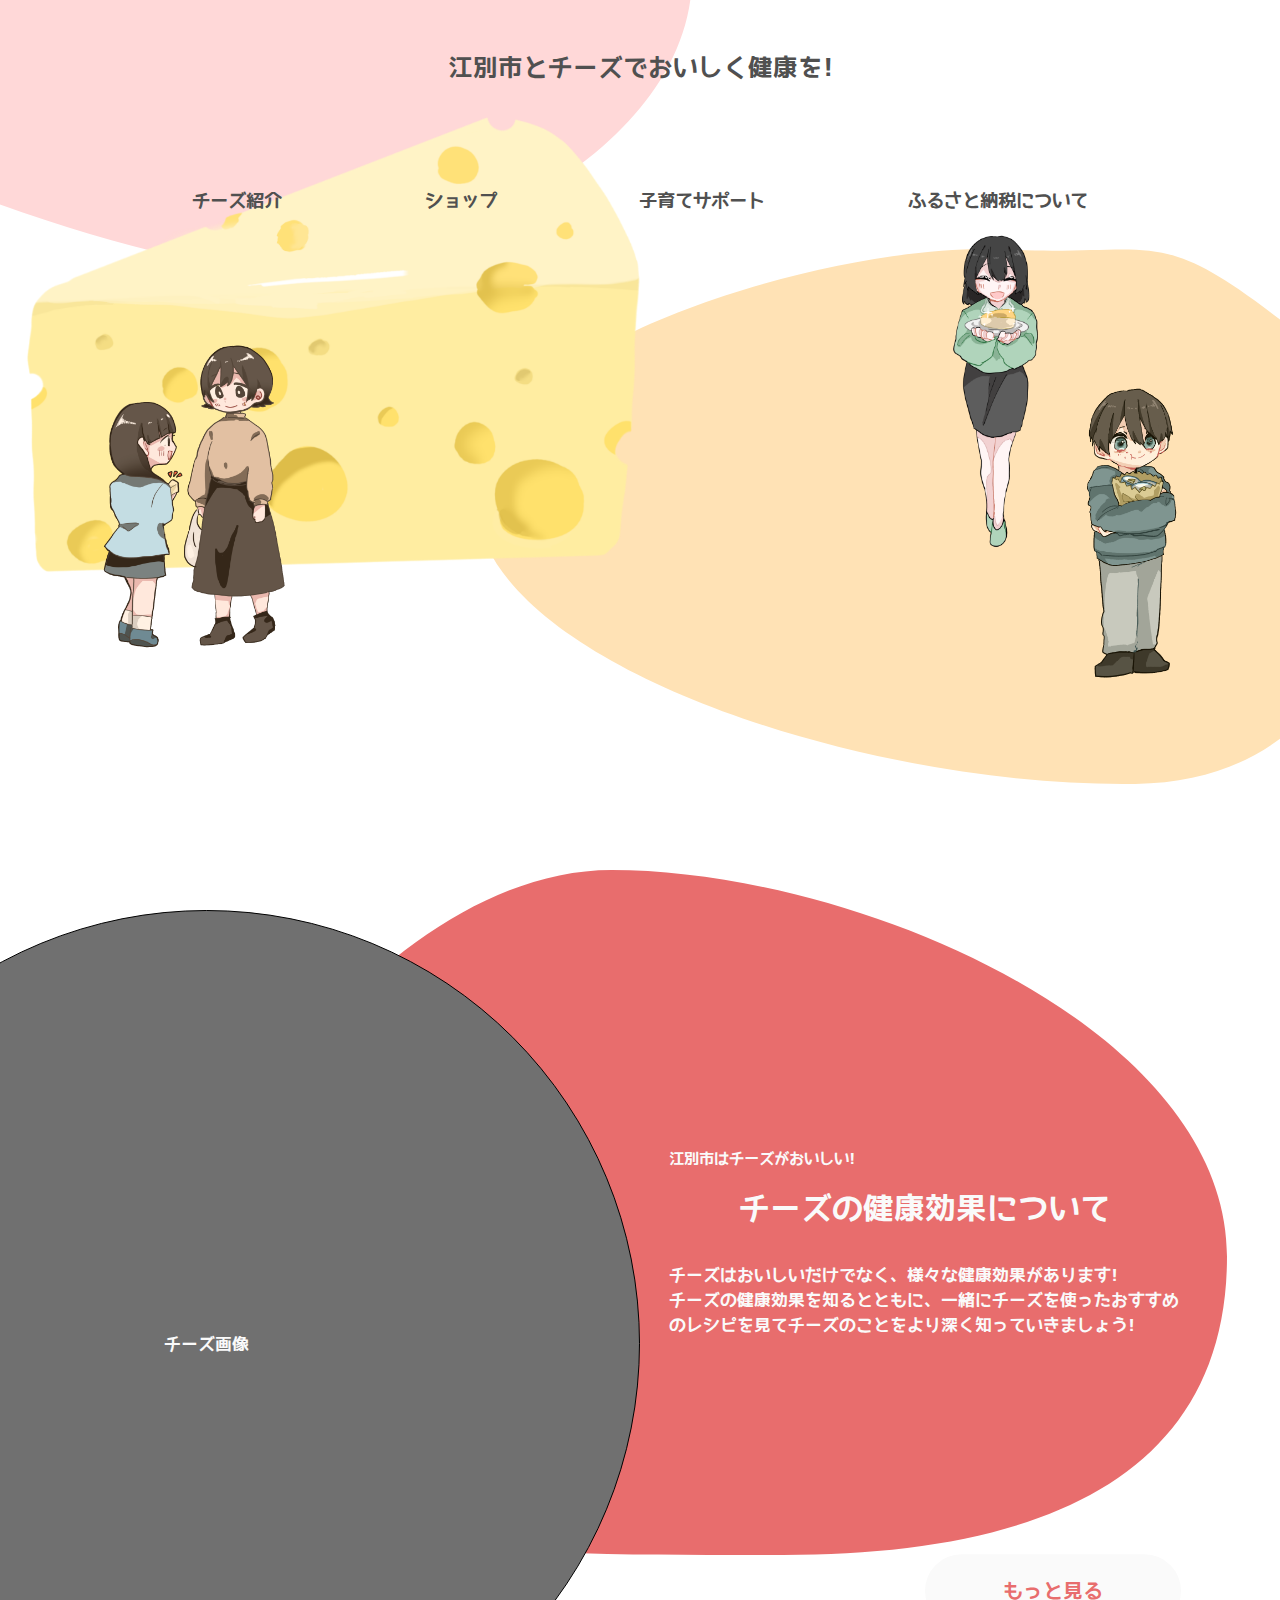
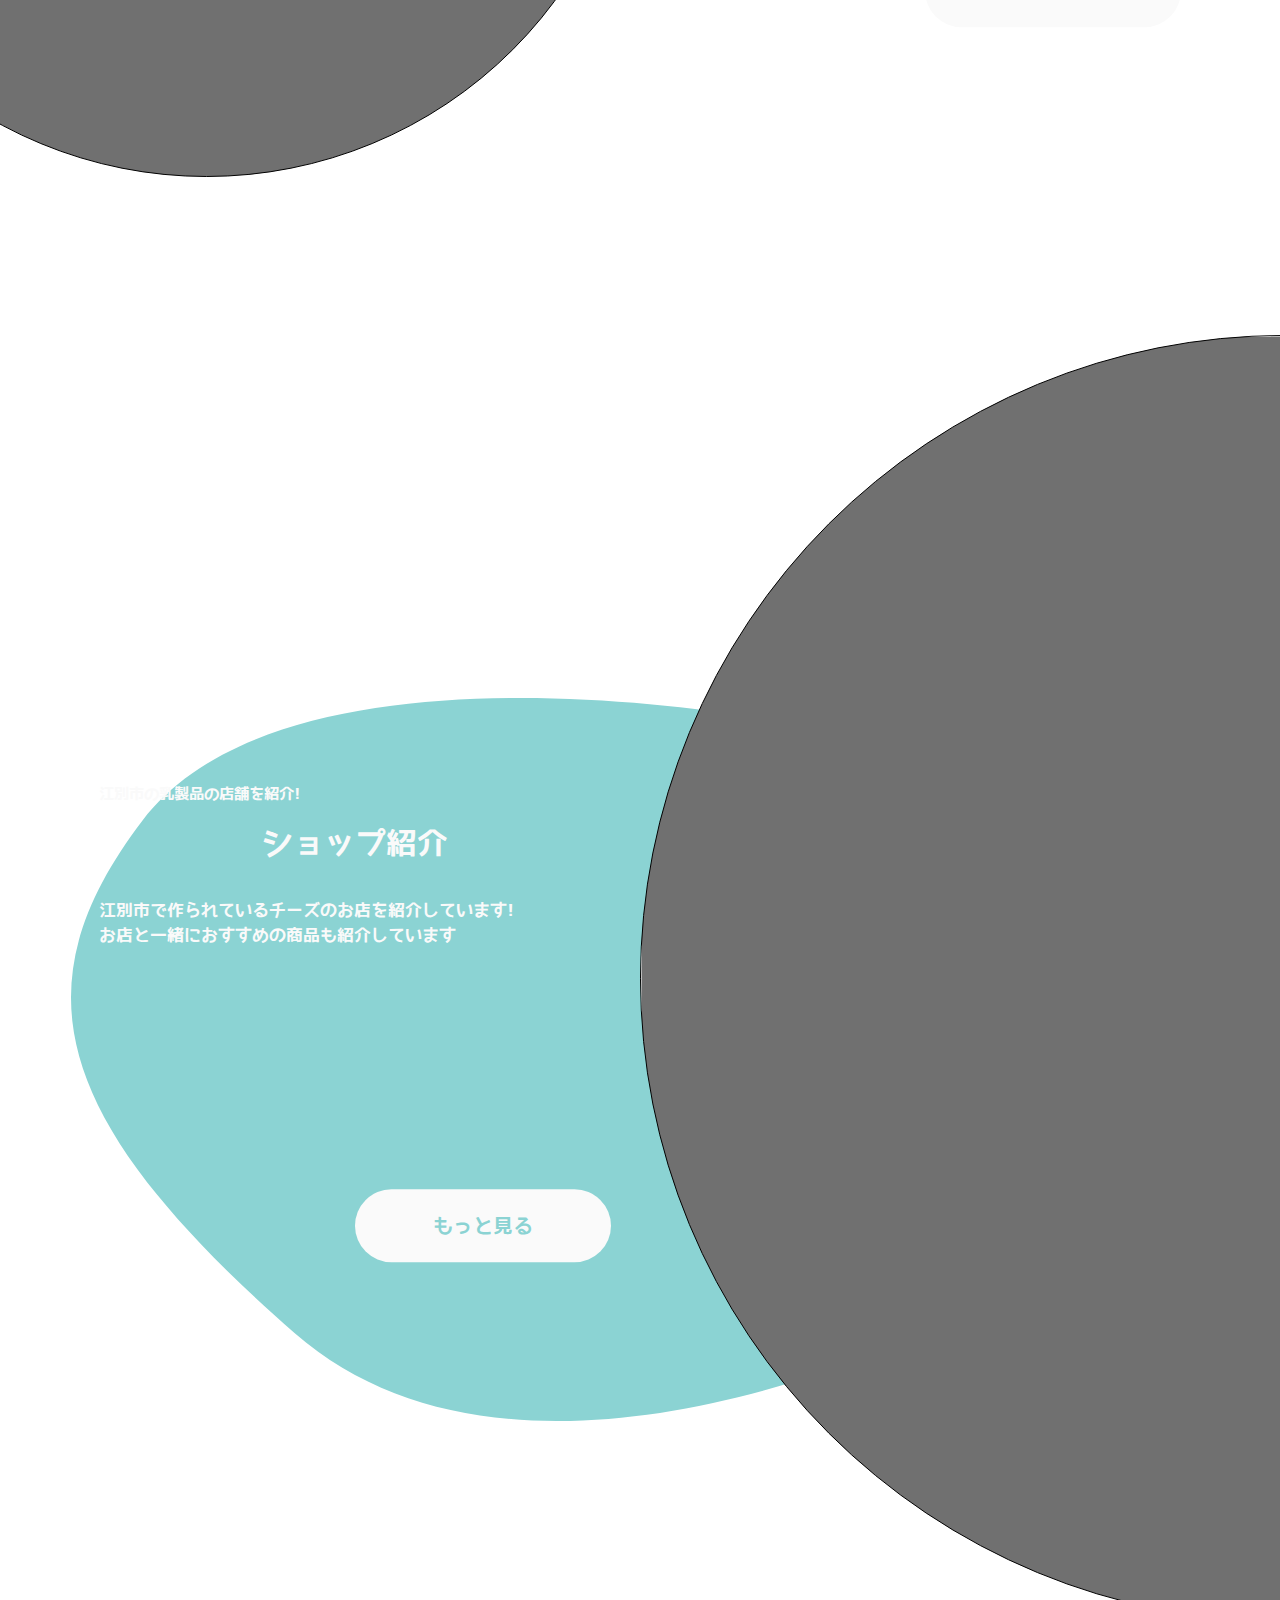
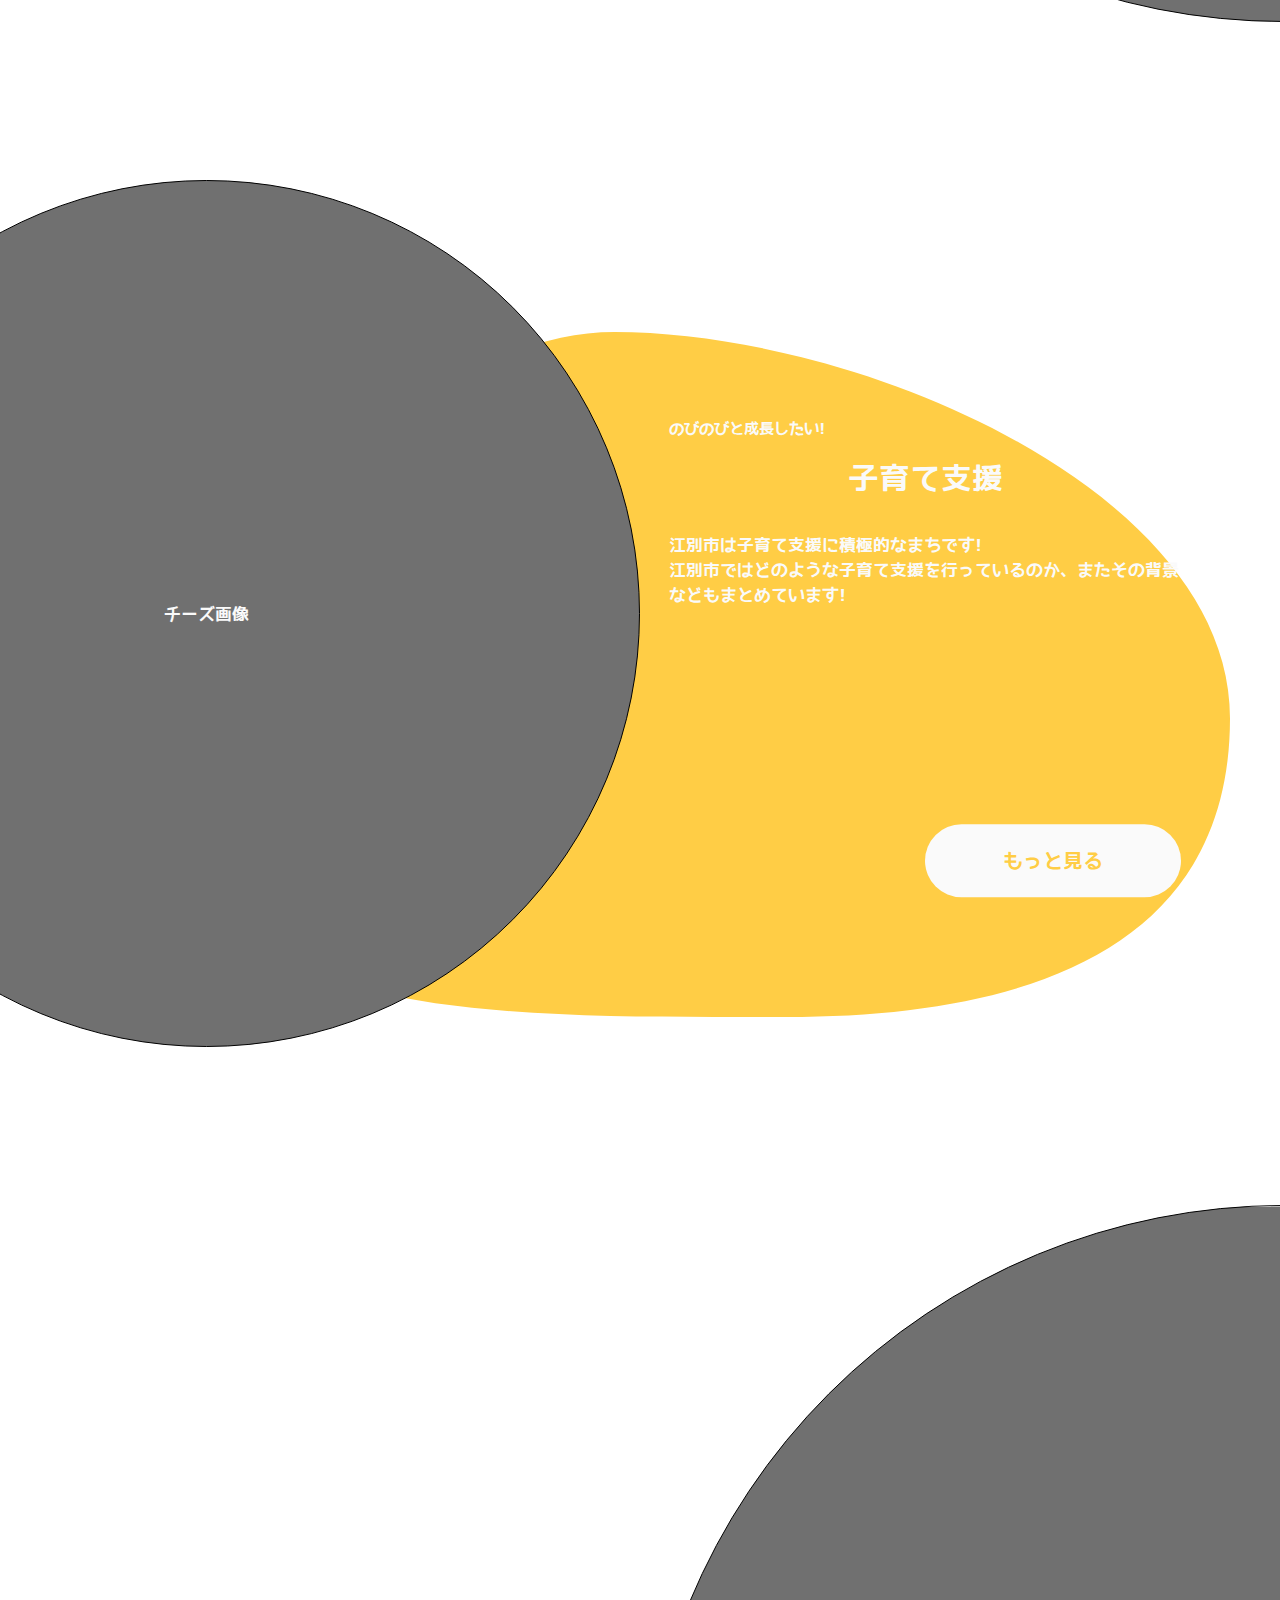
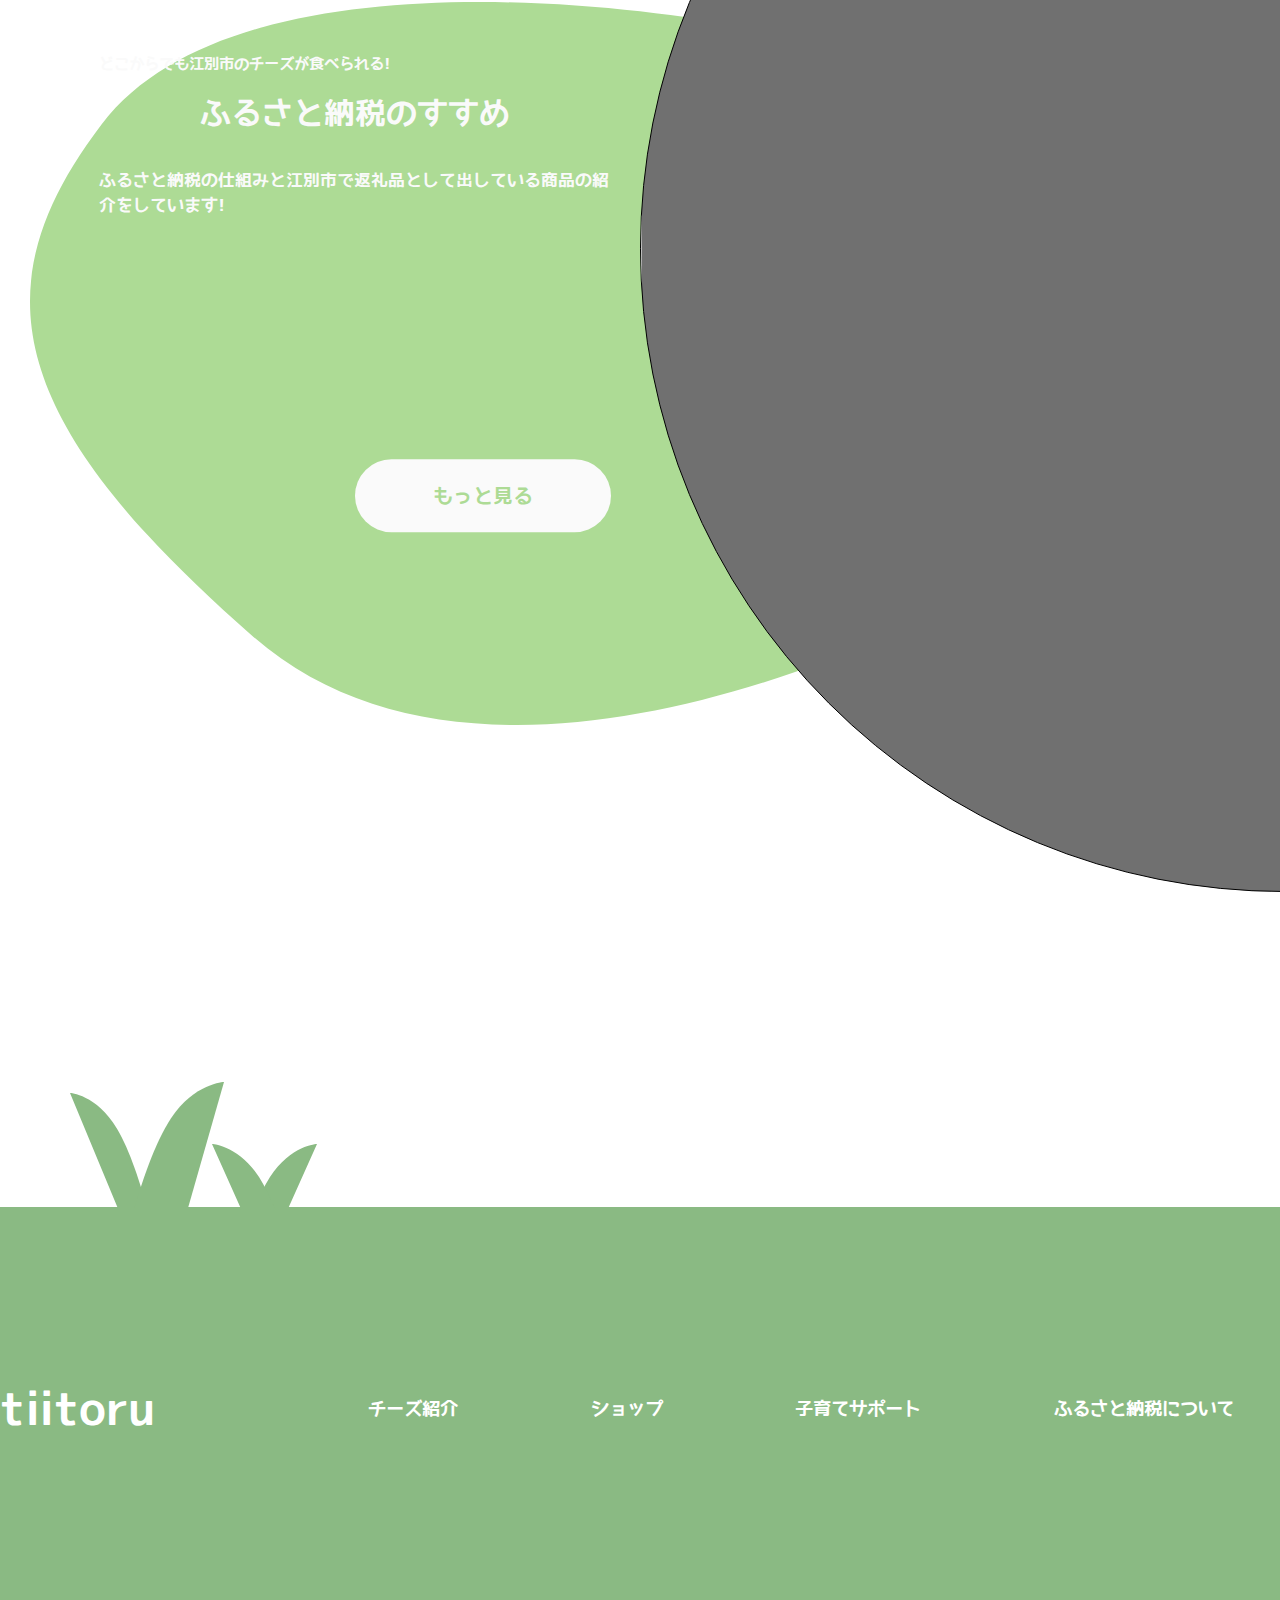
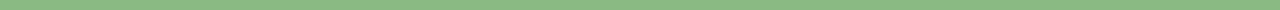
==== commit b501312a: "create tax page" ====
--- a/index.html
+++ b/index.html
@@ -1,5 +1,6 @@
 <!DOCTYPE html>
 <html lang="ja">
+
 <head>
     <meta charset="UTF-8">
     <meta http-equiv="X-UA-Compatible" content="IE=edge">
@@ -7,12 +8,15 @@
     <link rel="stylesheet" href="./css/reset.css">
     <link rel="stylesheet" href="./css/common.css">
     <link rel="stylesheet" href="./css/index.css">
-    <link rel="preconnect" href="https://fonts.googleapis.com"><link rel="preconnect" href="https://fonts.gstatic.com" crossorigin><link href="https://fonts.googleapis.com/css2?family=M+PLUS+Rounded+1c&display=swap" rel="stylesheet">
+    <link rel="preconnect" href="https://fonts.googleapis.com">
+    <link rel="preconnect" href="https://fonts.gstatic.com" crossorigin>
+    <link href="https://fonts.googleapis.com/css2?family=M+PLUS+Rounded+1c&display=swap" rel="stylesheet">
     <title>江別市とcheeseでおいしく健康を&excl;</title>
 </head>
+
 <body>
     <div class="site index font-yasashisa">
-        
+
         <header class="header">
             <a href="./index.html" class="header-title">江別市とチーズでおいしく健康を&excl;</a>
             <div class="header-menu">
@@ -22,7 +26,7 @@
                 <a href="tax.html">ふるさと納税について</a>
             </div>
         </header>
-        
+
         <div class="index-main">
 
             <div class="main_visual">
@@ -31,7 +35,7 @@
                 <img src="./img/index-main-family2.png" alt="" class="family">
                 <img src="./img/index-main-family3.png" alt="" class="family">
             </div>
-            
+
             <div class="index-main-item">
                 <div class="pre-img">チーズ画像</div>
                 <div class="about-text">
@@ -44,8 +48,8 @@
                     <a href="introduction.html" class="button">もっと見る</a>
                 </div>
             </div>
-            
-            
+
+
             <div class="index-main-item">
                 <div class="about-text">
                     <p class="rub">江別市の乳製品の店舗を紹介&excl;</p>
@@ -58,8 +62,8 @@
                 </div>
                 <img src="./img/shop_top.jpg" alt="" class="pre-img">
             </div>
-            
-            
+
+
             <div class="index-main-item">
                 <div class="pre-img">チーズ画像</div>
                 <div class="about-text">
@@ -72,11 +76,11 @@
                     <a href="" class="button">もっと見る</a>
                 </div>
             </div>
-       
-            
+
+
             <div class="index-main-item">
                 <div class="about-text">
-                    <p class="rub">江別市の乳製品の店舗を紹介&excl;</p>
+                    <p class="rub">どこからでも江別市のチーズが食べられる&excl;</p>
                     <h2 class="title">ふるさと納税のすすめ</h2>
                     <p class="body">
                         ふるさと納税の仕組みと江別市で返礼品として出している商品の紹介をしています&excl;
@@ -85,20 +89,23 @@
                 </div>
                 <img src="./img/usi.jpg" alt="" class="pre-img">
             </div>
-            
+
         </div>
-        
+
         <footer class="footer">
             <img src="./img/footer_grass.svg" alt="">
             <ul>
-                <li><h2>tiitoru</h2></li>
+                <li>
+                    <h2>tiitoru</h2>
+                </li>
                 <li><a href="./introduction.html">チーズ紹介</a></li>
                 <li><a href="./shop.html">ショップ</a></li>
                 <li><a href="./support.html">子育てサポート</a></li>
                 <li><a href="./tax.html">ふるさと納税について</a></li>
             </ul>
         </footer>
-        
+
     </div>
 </body>
-</html>
+
+</html>--- a/css/common.css
+++ b/css/common.css
@@ -9,7 +9,7 @@
 
 :root {
     --header: clamp(80px, 30vh, 267px);
-    --footer: clamp(200px,60vh,550px);
+    --footer: clamp(200px, 60vh, 550px);
     --uvw: 1.042vw;
     --uvh: .926vh;
 }
@@ -104,7 +104,7 @@
     text-align: center;
     align-items: center;
     color: #fff;
-    
+
     z-index: 1;
 }
 
@@ -221,7 +221,7 @@
 /* ------------------------------------------ */
 /* slider------------------------------------ */
 
-.slider{
+.slider {
     margin: 0 auto;
     display: flex;
     justify-content: space-between;
@@ -318,4 +318,4 @@
 .paging .page-dot .current {
     opacity: 1;
     transition: opacity .4s ease-in-out;
-}
+}--- a/css/index.css
+++ b/css/index.css
@@ -1,6 +1,6 @@
 :root {
     --header: clamp(80px, 30vh, 267px);
-    --footer: clamp(200px,60vh,550px);
+    --footer: clamp(200px, 60vh, 550px);
     --uvw: 1.042vw;
     --uvh: .926vh;
 }
@@ -17,7 +17,7 @@
     background-image:
         url(../img/index_main_bgimg_red.svg),
         url(../img/index_main_bgimg_orange.svg);
-        background-repeat:
+    background-repeat:
         no-repeat,
         no-repeat;
     background-position:
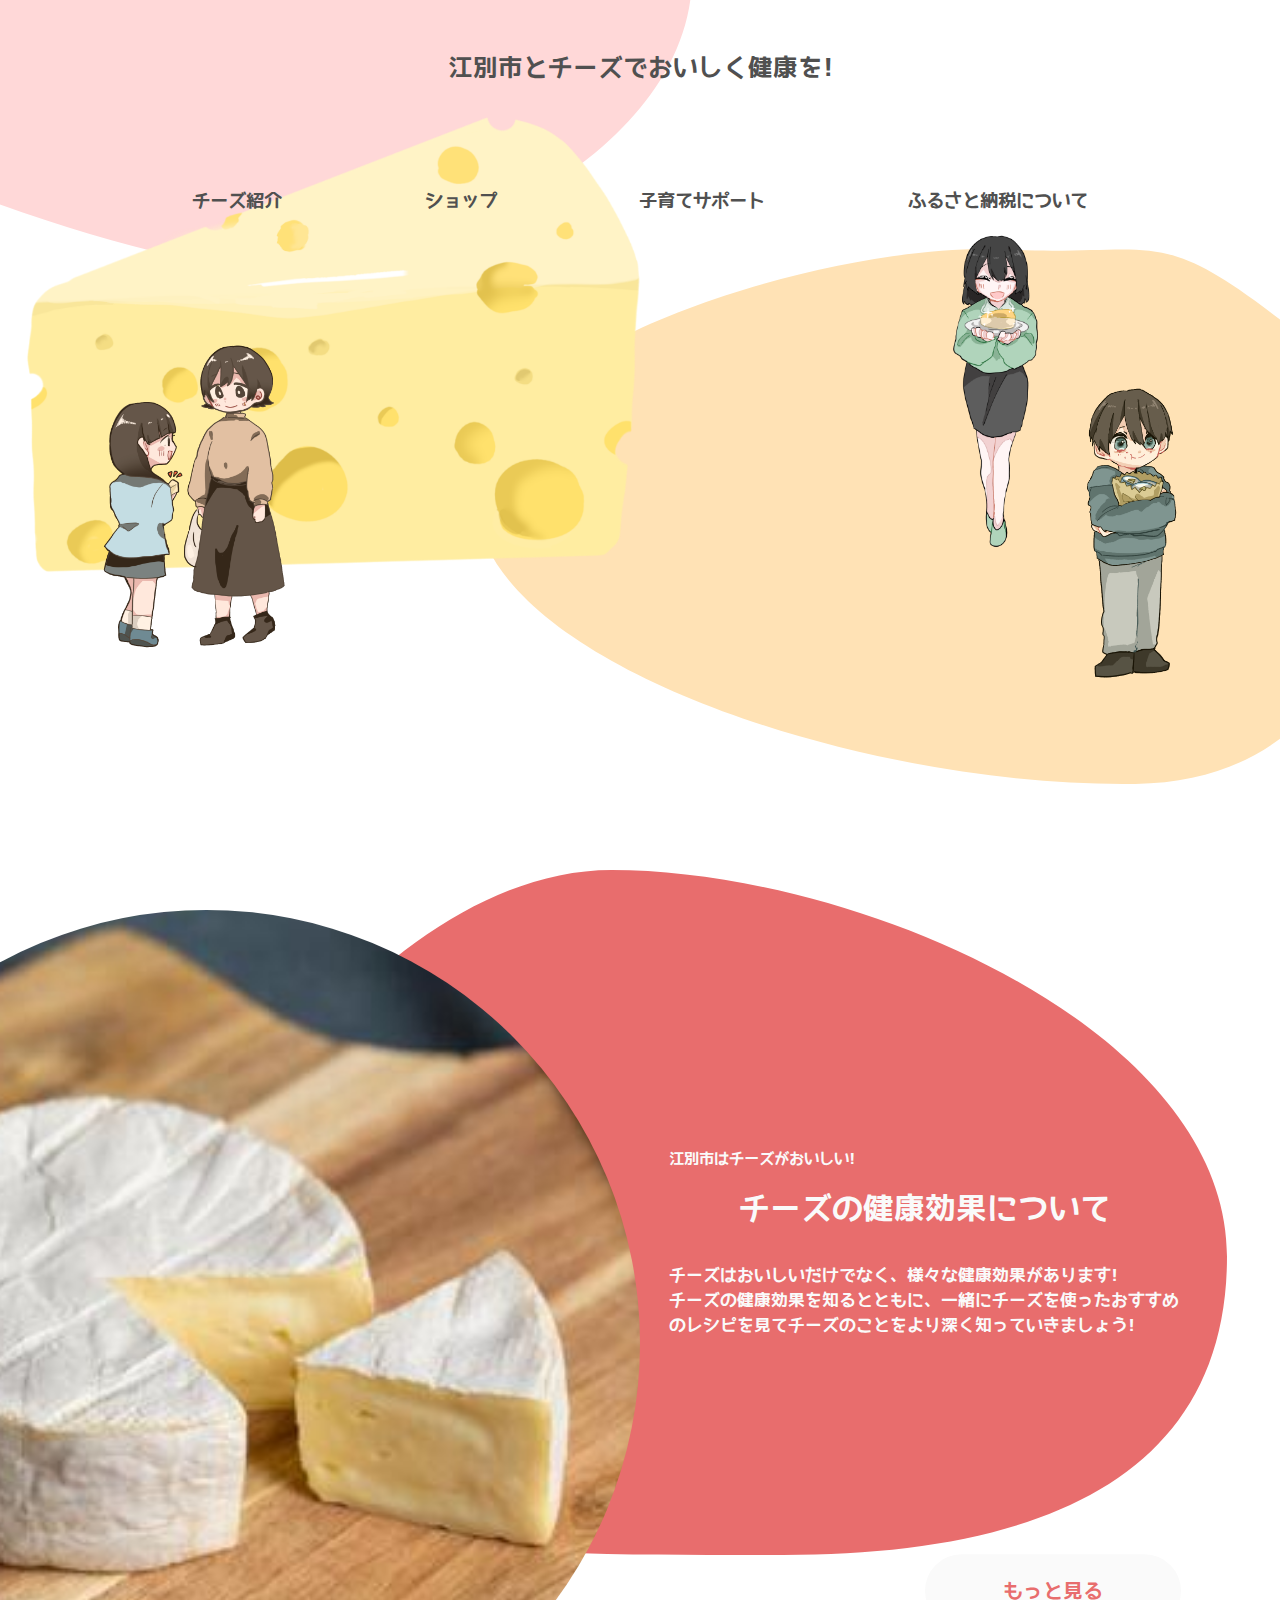
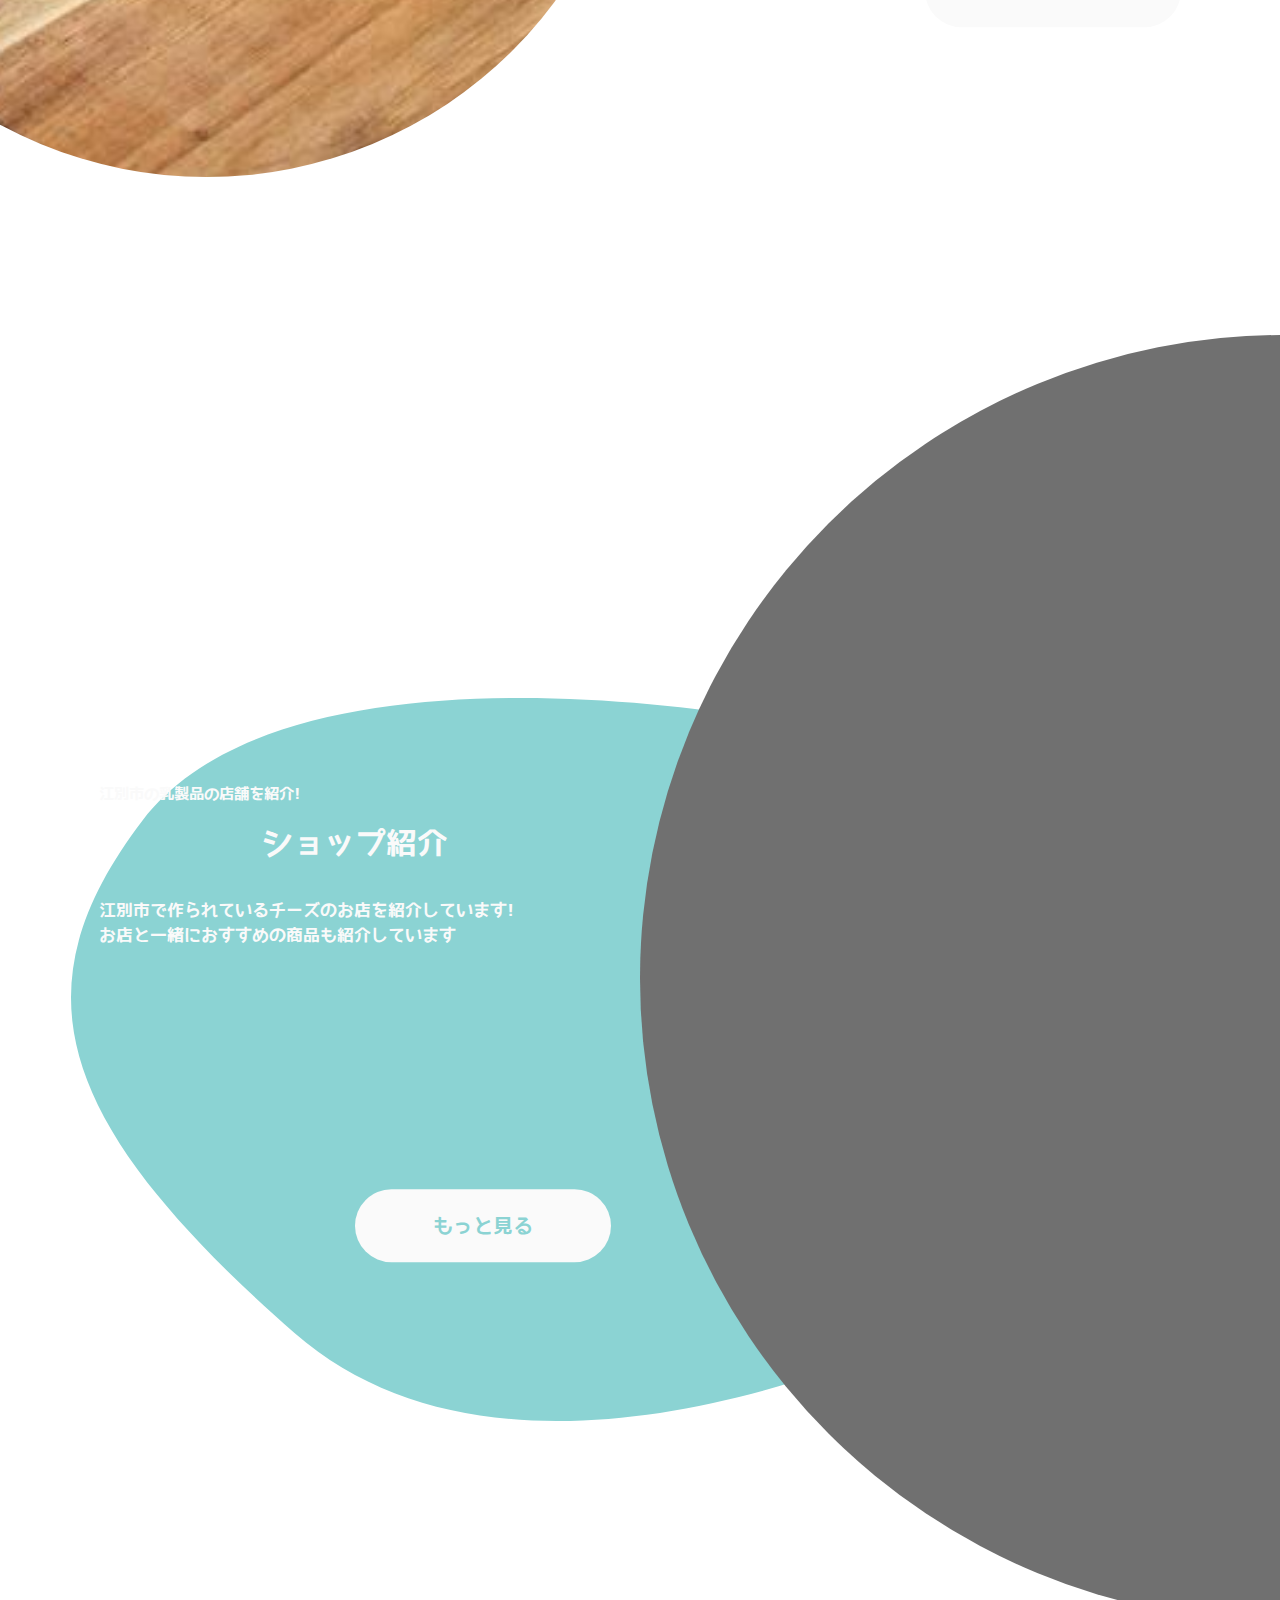
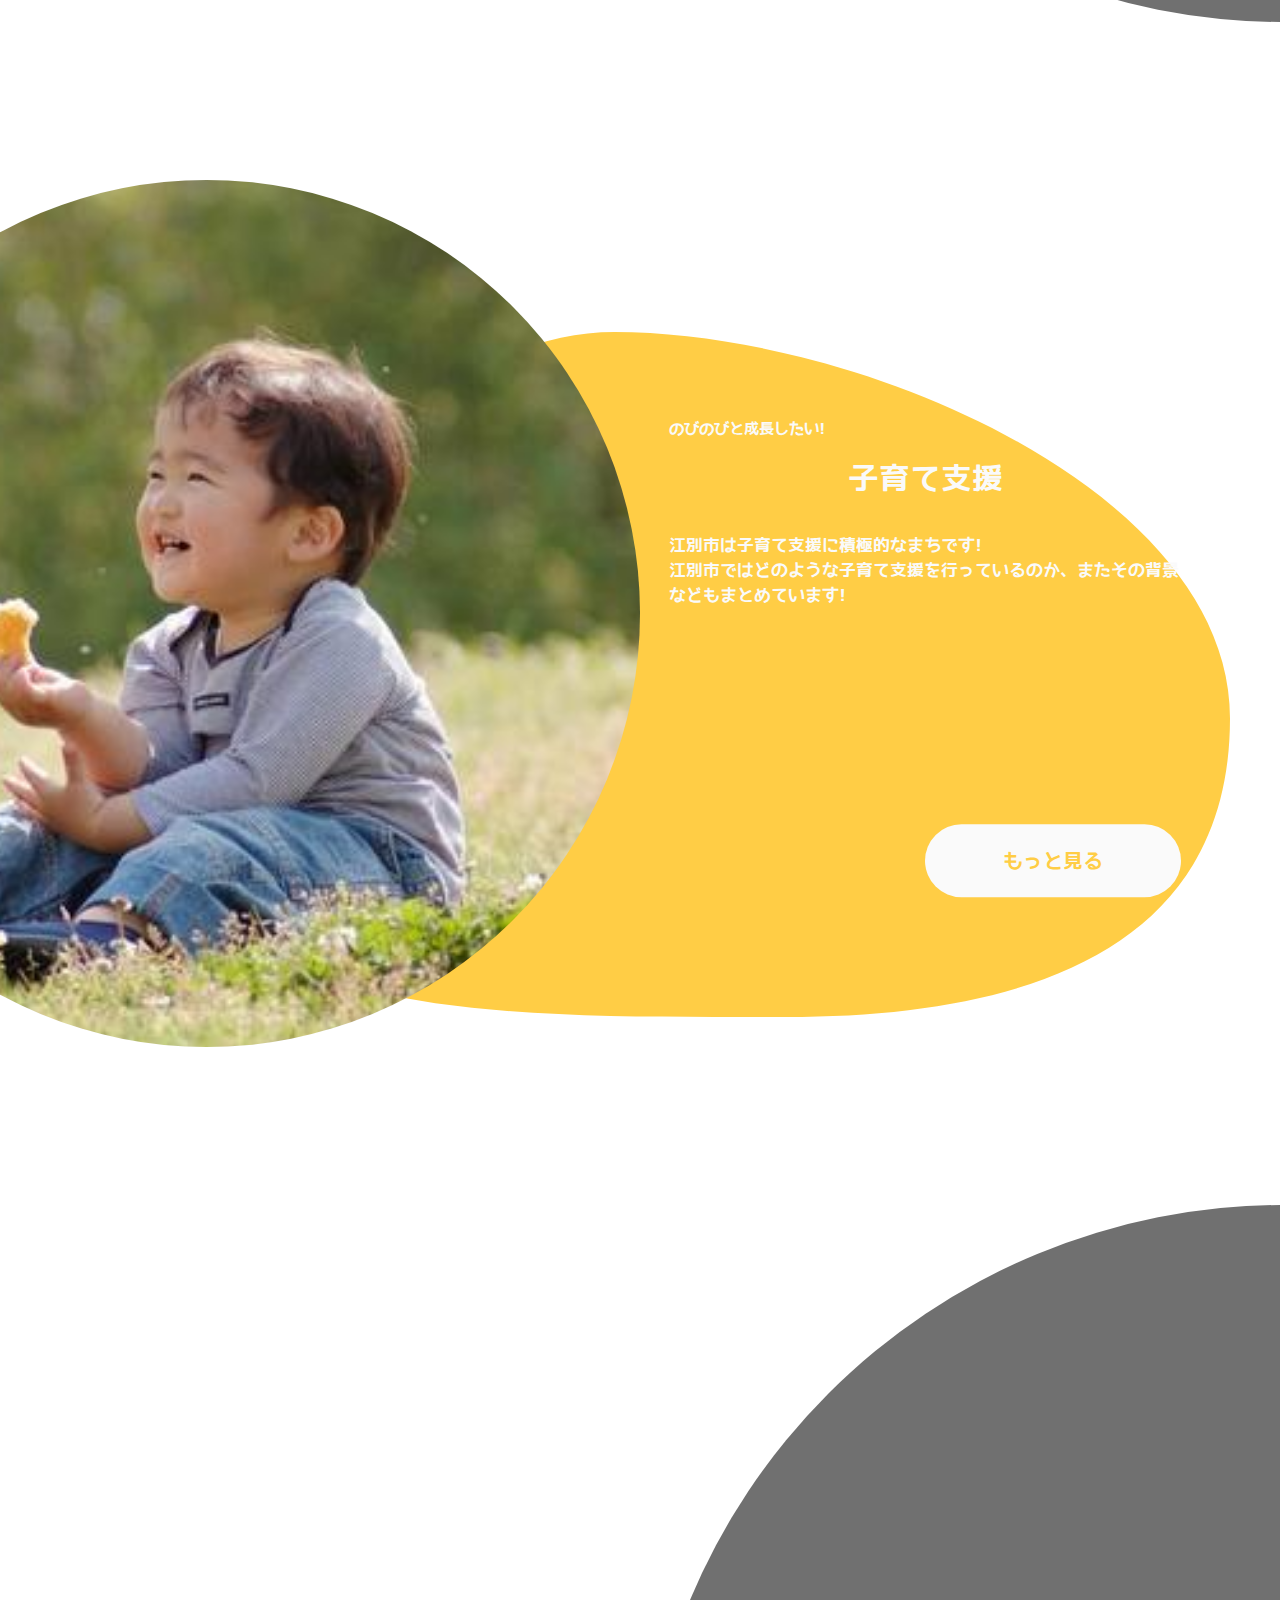
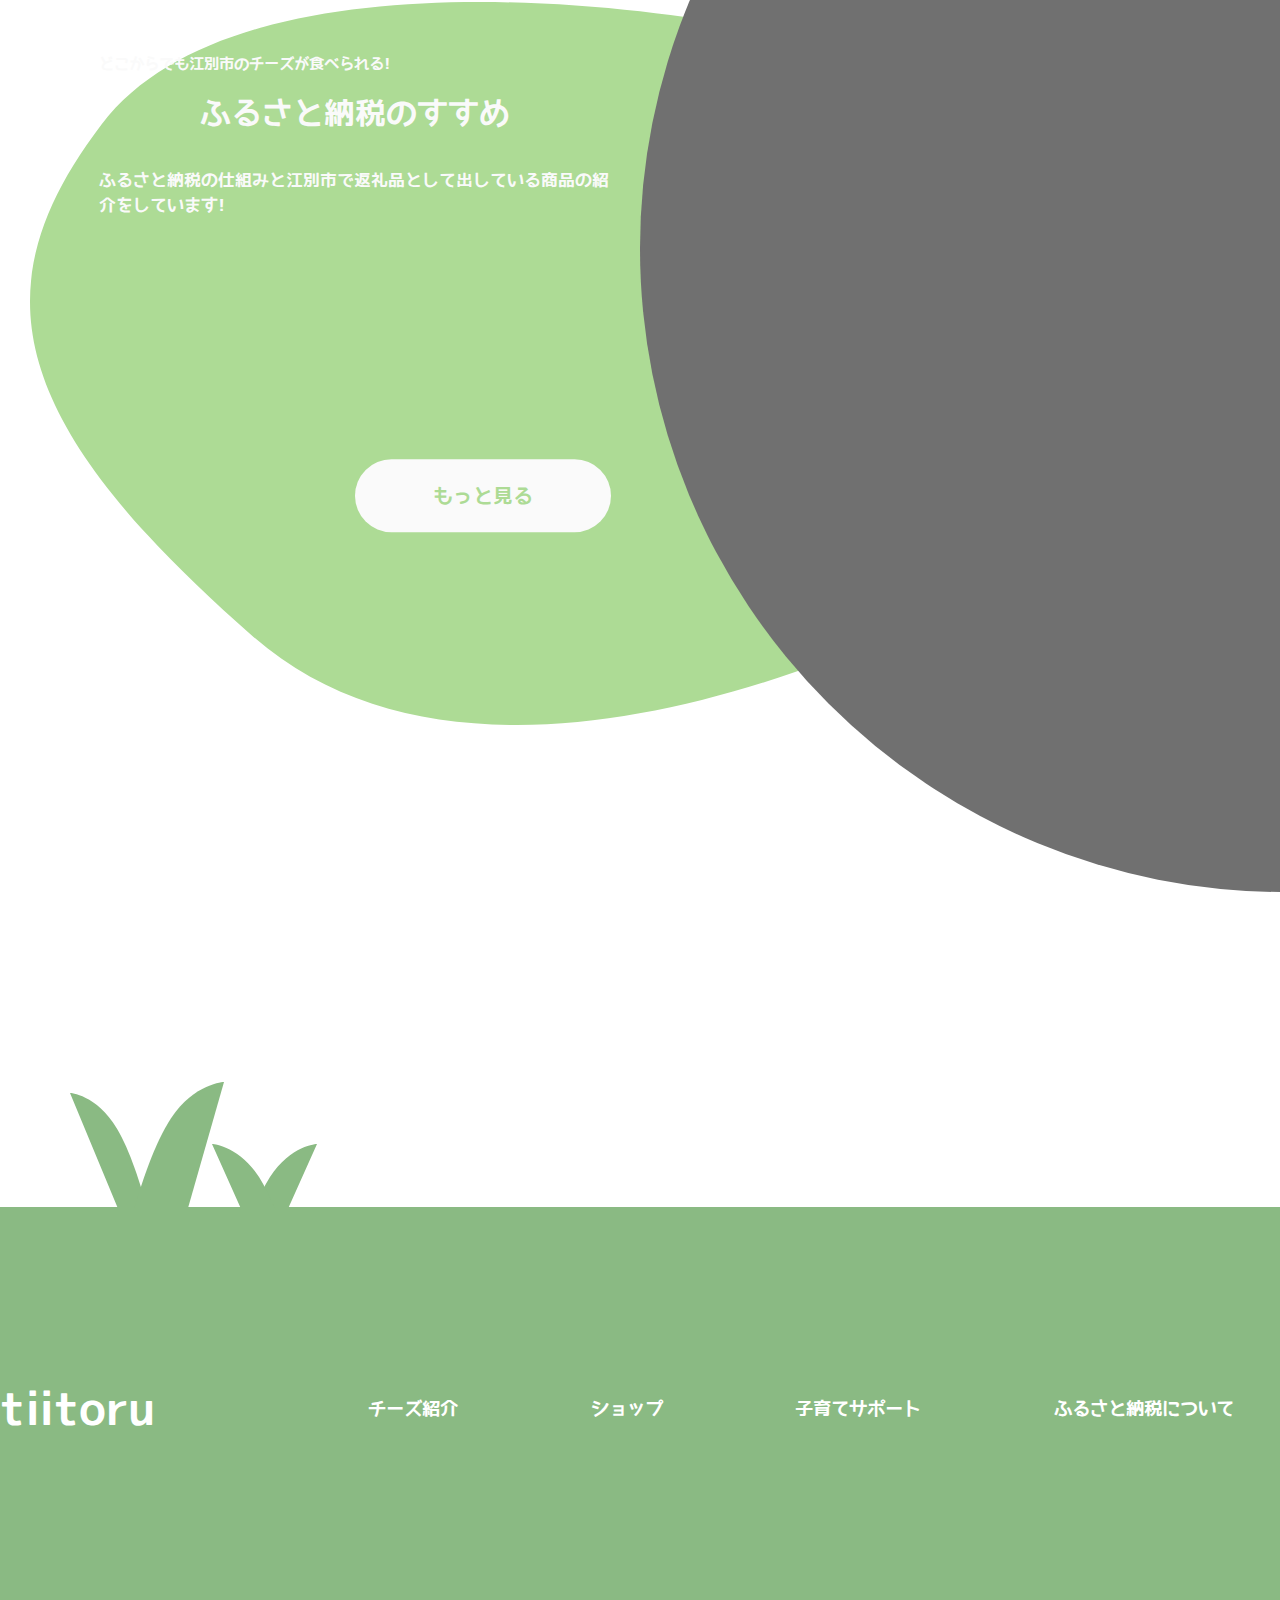
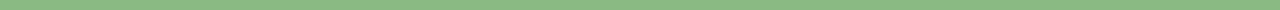
==== commit 13e7ff8c: "edit" ====
--- a/index.html
+++ b/index.html
@@ -37,7 +37,7 @@
             </div>
 
             <div class="index-main-item">
-                <div class="pre-img">チーズ画像</div>
+                <div class="pre-img"></div>
                 <div class="about-text">
                     <p class="rub">江別市はチーズがおいしい&excl;</p>
                     <h2 class="title">チーズの健康効果について</h2>
@@ -45,7 +45,7 @@
                         チーズはおいしいだけでなく、様々な健康効果があります&excl;<br>
                         チーズの健康効果を知るとともに、一緒にチーズを使ったおすすめのレシピを見てチーズのことをより深く知っていきましょう&excl;
                     </p>
-                    <a href="introduction.html" class="button">もっと見る</a>
+                    <a href="./introduction.html" class="button">もっと見る</a>
                 </div>
             </div>
 
@@ -58,14 +58,14 @@
                         江別市で作られているチーズのお店を紹介しています&excl;<br>
                         お店と一緒におすすめの商品も紹介しています
                     </p>
-                    <a href="" class="button">もっと見る</a>
+                    <a href="./shop.html" class="button">もっと見る</a>
                 </div>
-                <img src="./img/shop_top.jpg" alt="" class="pre-img">
+                <div class="pre-img"></div>
             </div>
 
 
             <div class="index-main-item">
-                <div class="pre-img">チーズ画像</div>
+                <div class="pre-img"></div>
                 <div class="about-text">
                     <p class="rub">のびのびと成長したい&excl;</p>
                     <h2 class="title">子育て支援</h2>
@@ -73,7 +73,7 @@
                         江別市は子育て支援に積極的なまちです&excl;<br>
                         江別市ではどのような子育て支援を行っているのか、またその背景などもまとめています&excl;
                     </p>
-                    <a href="" class="button">もっと見る</a>
+                    <a href="./support.html" class="button">もっと見る</a>
                 </div>
             </div>
 
@@ -85,9 +85,9 @@
                     <p class="body">
                         ふるさと納税の仕組みと江別市で返礼品として出している商品の紹介をしています&excl;
                     </p>
-                    <a href="" class="button">もっと見る</a>
+                    <a href="./tax.html" class="button">もっと見る</a>
                 </div>
-                <img src="./img/usi.jpg" alt="" class="pre-img">
+                <div class="pre-img"></div>
             </div>
 
         </div>
--- a/css/index.css
+++ b/css/index.css
@@ -109,12 +109,30 @@
 }
 
 .pre-img {
-    border: 1px solid #000;
     --circle-size: 1287px;
     width: var(--circle-size);
     height: var(--circle-size);
     border-radius: 50%;
     color: unset;
+    background-size: cover;
+    background-repeat: no-repeat;
+    background-position: center center;
+}
+
+.index-main-item:nth-child(2) .pre-img {
+    background-image: url(../img/white-cheese.png);
+}
+
+.index-main-item:nth-child(3) .pre-img {
+    background-image: url(../img/shop_top.jpg);
+}
+
+.index-main-item:nth-child(4) .pre-img {
+    background-image: url(../img/child.jpeg);
+}
+
+.index-main-item:nth-child(5) .pre-img {
+    background-image: url(../img/usi.jpg);
 }
 
 .about-text:has(+ .pre-img),
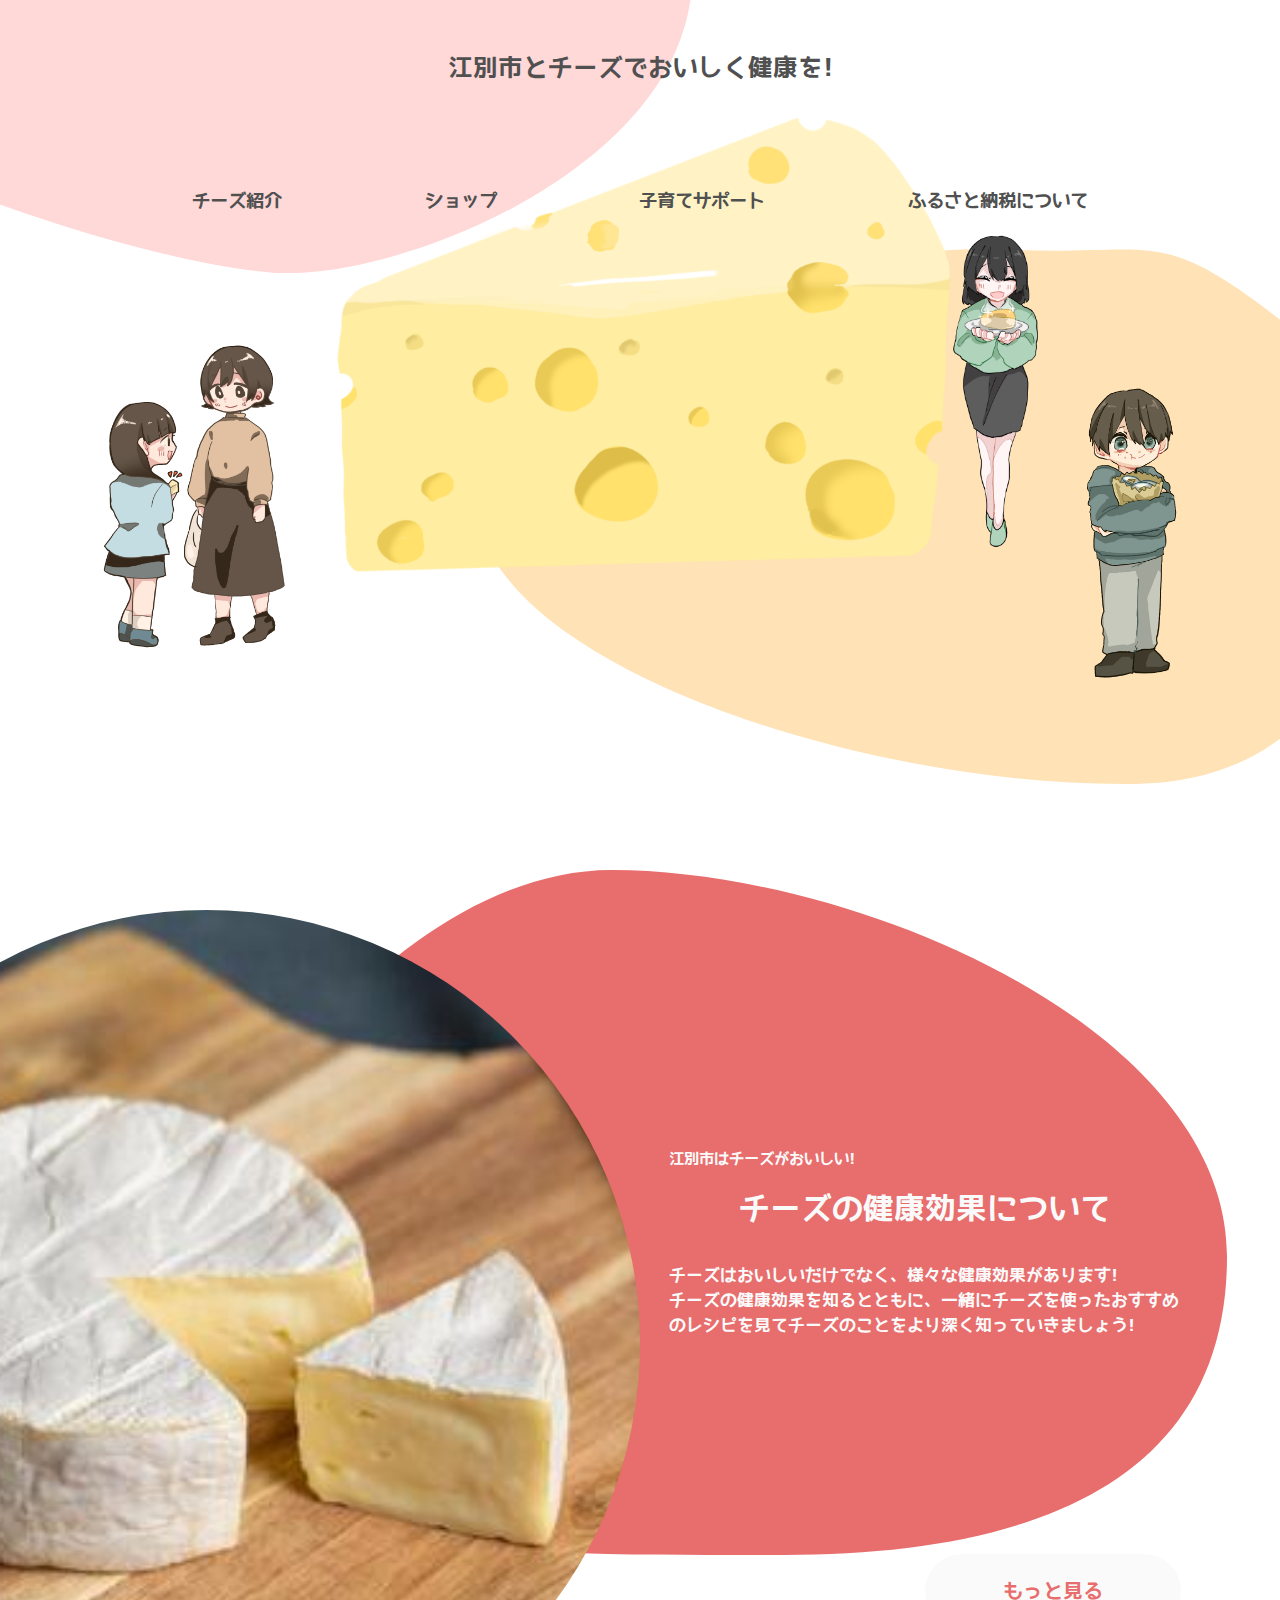
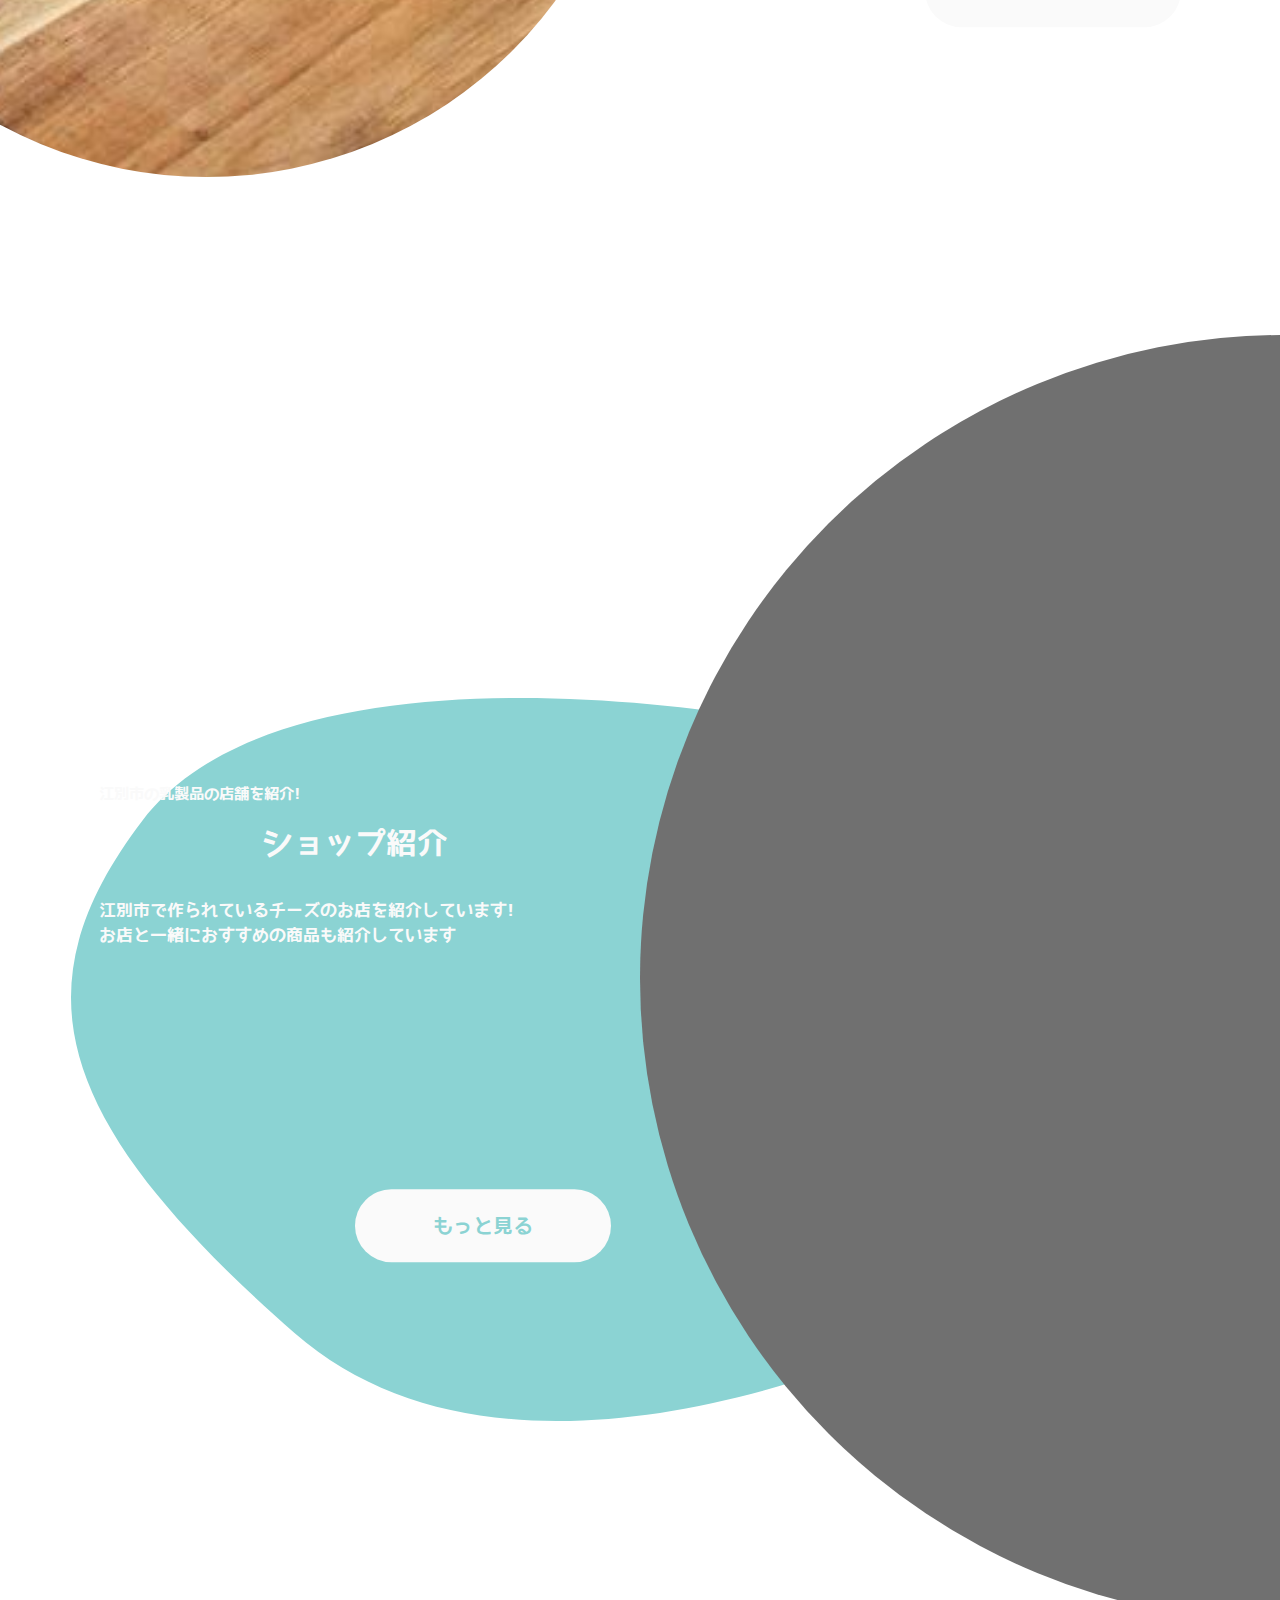
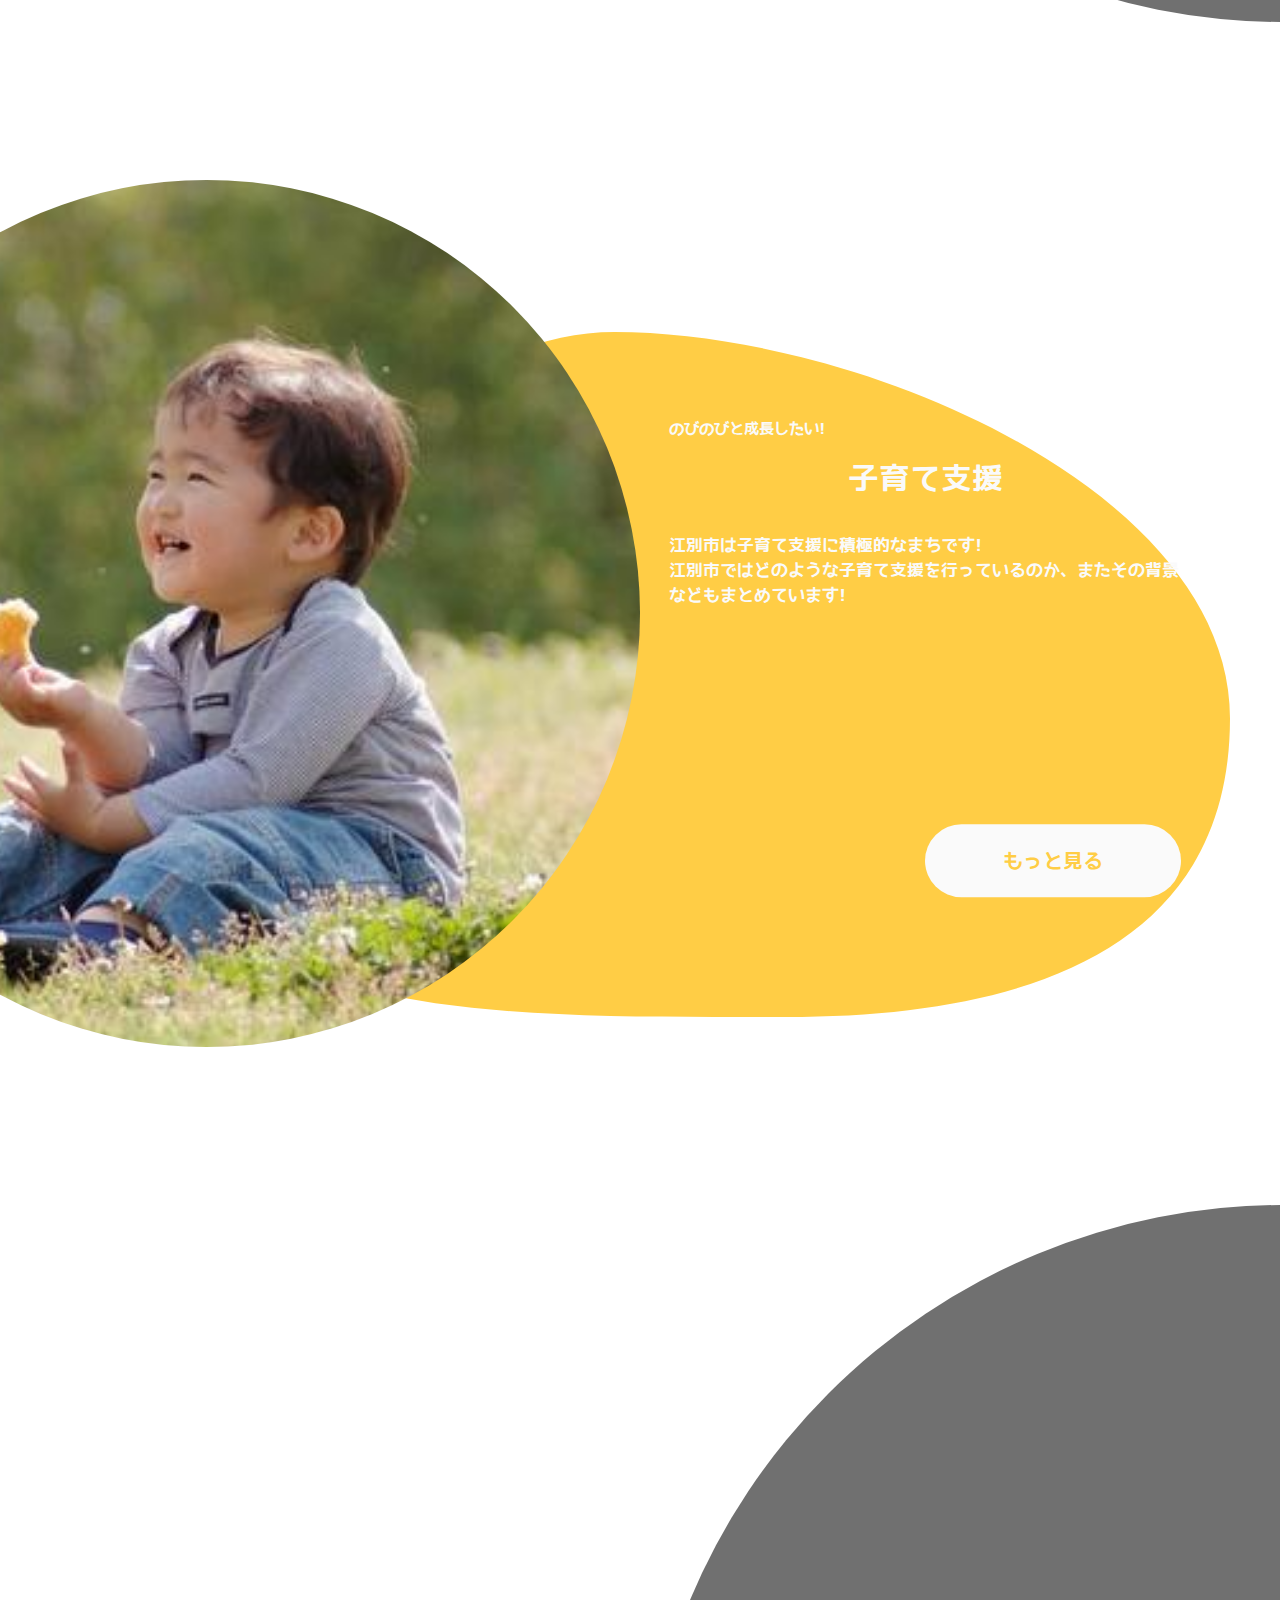
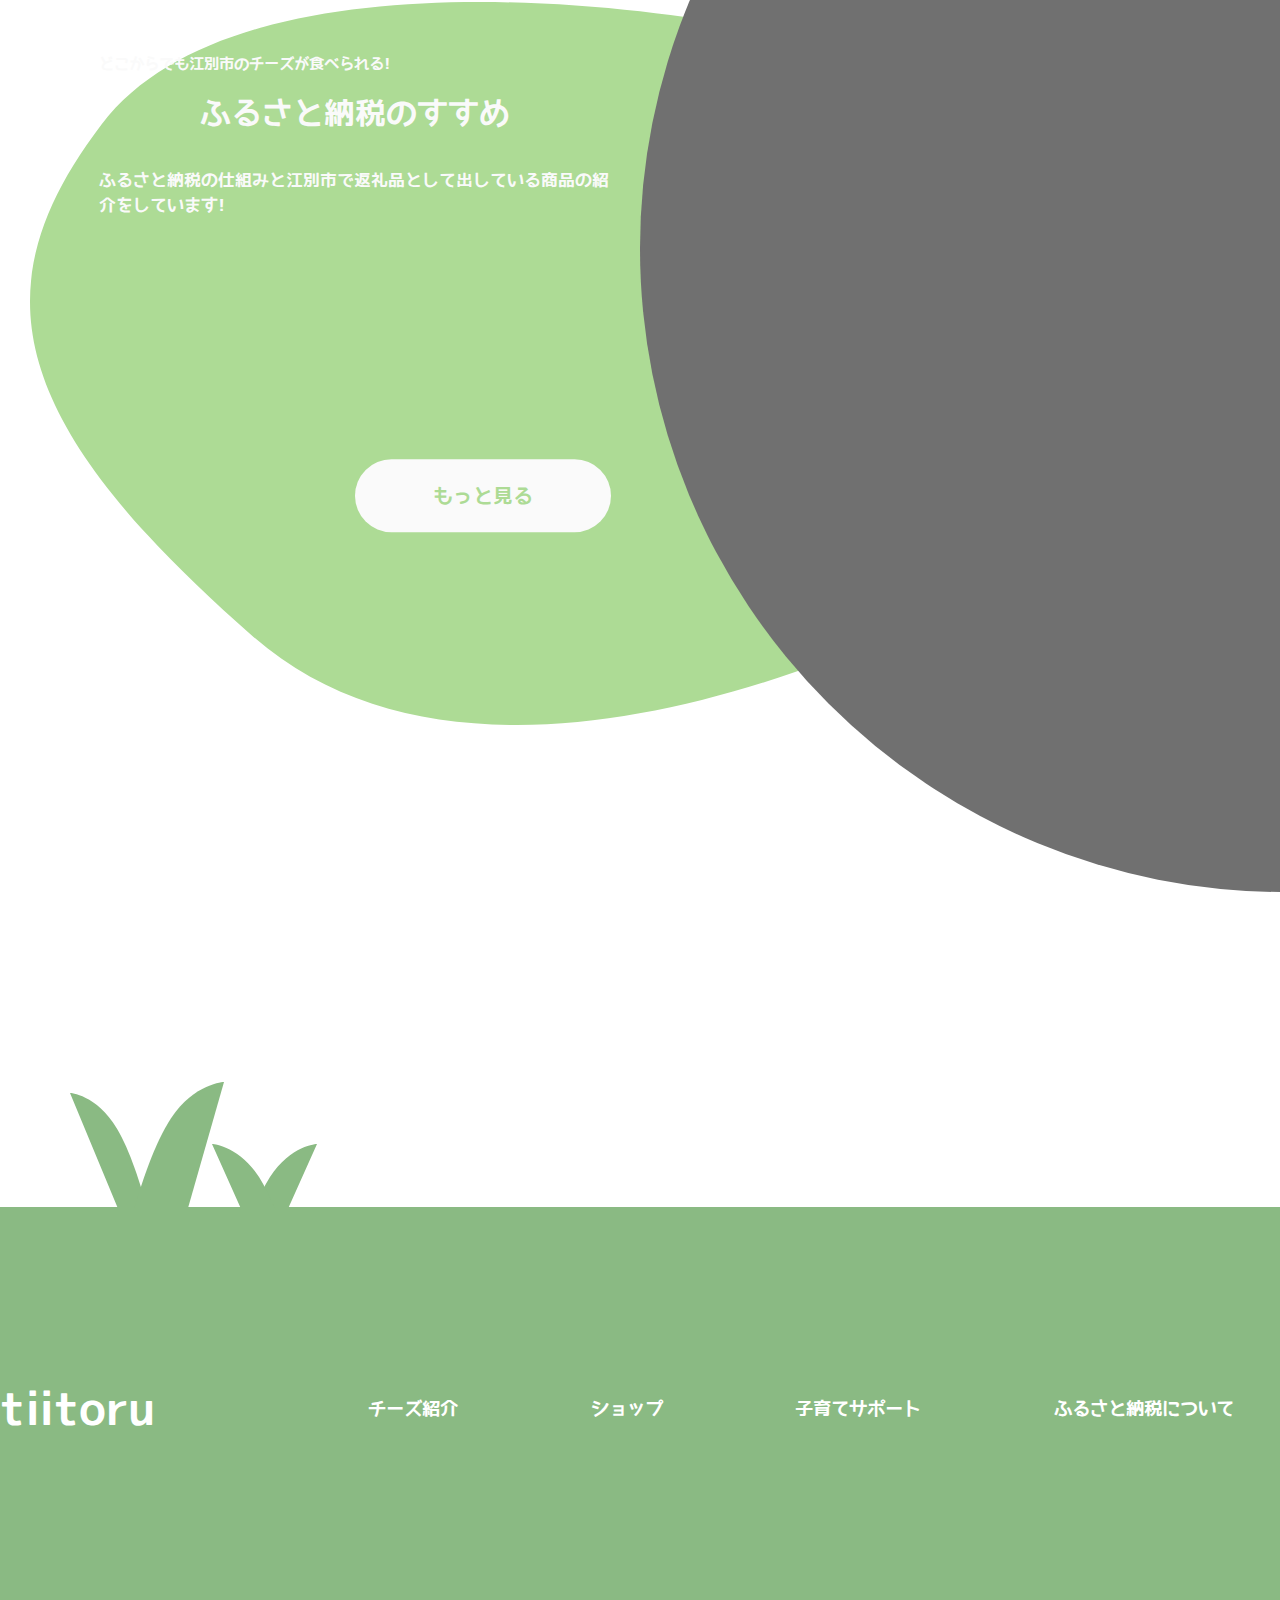
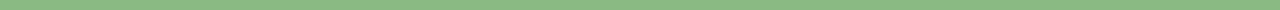
==== commit ee6cd9d3: "add a tag attribute" ====
--- a/index.html
+++ b/index.html
@@ -18,12 +18,12 @@
     <div class="site index font-yasashisa">
 
         <header class="header">
-            <a href="./index.html" class="header-title">江別市とチーズでおいしく健康を&excl;</a>
+            <a target="_blank" rel="noopener noreferrer" href="./index.html" class="header-title">江別市とチーズでおいしく健康を&excl;</a>
             <div class="header-menu">
-                <a href="./introduction.html">チーズ紹介</a>
-                <a href="./shop.html">ショップ</a>
-                <a href="./support.html">子育てサポート</a>
-                <a href="tax.html">ふるさと納税について</a>
+                <a target="_blank" rel="noopener noreferrer" href="./introduction.html">チーズ紹介</a>
+                <a target="_blank" rel="noopener noreferrer" href="./shop.html">ショップ</a>
+                <a target="_blank" rel="noopener noreferrer" href="./support.html">子育てサポート</a>
+                <a target="_blank" rel="noopener noreferrer" href="tax.html">ふるさと納税について</a>
             </div>
         </header>
 
@@ -45,7 +45,7 @@
                         チーズはおいしいだけでなく、様々な健康効果があります&excl;<br>
                         チーズの健康効果を知るとともに、一緒にチーズを使ったおすすめのレシピを見てチーズのことをより深く知っていきましょう&excl;
                     </p>
-                    <a href="./introduction.html" class="button">もっと見る</a>
+                    <a target="_blank" rel="noopener noreferrer" href="./introduction.html" class="button">もっと見る</a>
                 </div>
             </div>
 
@@ -58,7 +58,7 @@
                         江別市で作られているチーズのお店を紹介しています&excl;<br>
                         お店と一緒におすすめの商品も紹介しています
                     </p>
-                    <a href="./shop.html" class="button">もっと見る</a>
+                    <a target="_blank" rel="noopener noreferrer" href="./shop.html" class="button">もっと見る</a>
                 </div>
                 <div class="pre-img"></div>
             </div>
@@ -73,7 +73,7 @@
                         江別市は子育て支援に積極的なまちです&excl;<br>
                         江別市ではどのような子育て支援を行っているのか、またその背景などもまとめています&excl;
                     </p>
-                    <a href="./support.html" class="button">もっと見る</a>
+                    <a target="_blank" rel="noopener noreferrer" href="./support.html" class="button">もっと見る</a>
                 </div>
             </div>
 
@@ -85,7 +85,7 @@
                     <p class="body">
                         ふるさと納税の仕組みと江別市で返礼品として出している商品の紹介をしています&excl;
                     </p>
-                    <a href="./tax.html" class="button">もっと見る</a>
+                    <a target="_blank" rel="noopener noreferrer" href="./tax.html" class="button">もっと見る</a>
                 </div>
                 <div class="pre-img"></div>
             </div>
@@ -98,10 +98,10 @@
                 <li>
                     <h2>tiitoru</h2>
                 </li>
-                <li><a href="./introduction.html">チーズ紹介</a></li>
-                <li><a href="./shop.html">ショップ</a></li>
-                <li><a href="./support.html">子育てサポート</a></li>
-                <li><a href="./tax.html">ふるさと納税について</a></li>
+                <li><a target="_blank" rel="noopener noreferrer" href="./introduction.html">チーズ紹介</a></li>
+                <li><a target="_blank" rel="noopener noreferrer" href="./shop.html">ショップ</a></li>
+                <li><a target="_blank" rel="noopener noreferrer" href="./support.html">子育てサポート</a></li>
+                <li><a target="_blank" rel="noopener noreferrer" href="./tax.html">ふるさと納税について</a></li>
             </ul>
         </footer>
 
--- a/css/common.css
+++ b/css/common.css
@@ -183,7 +183,6 @@
     aspect-ratio: 19/12;
     display: flex;
     align-items: center;
-    justify-content: center;
     position: relative;
     background-position: top center;
     background-repeat: no-repeat;
--- a/css/index.css
+++ b/css/index.css
@@ -26,7 +26,8 @@
     background-size:
         79.8%,
         70%;
-}
+        justify-content: center;
+}       
 
 .main_visual .cheese {
     width: min(51.5%, 981px);
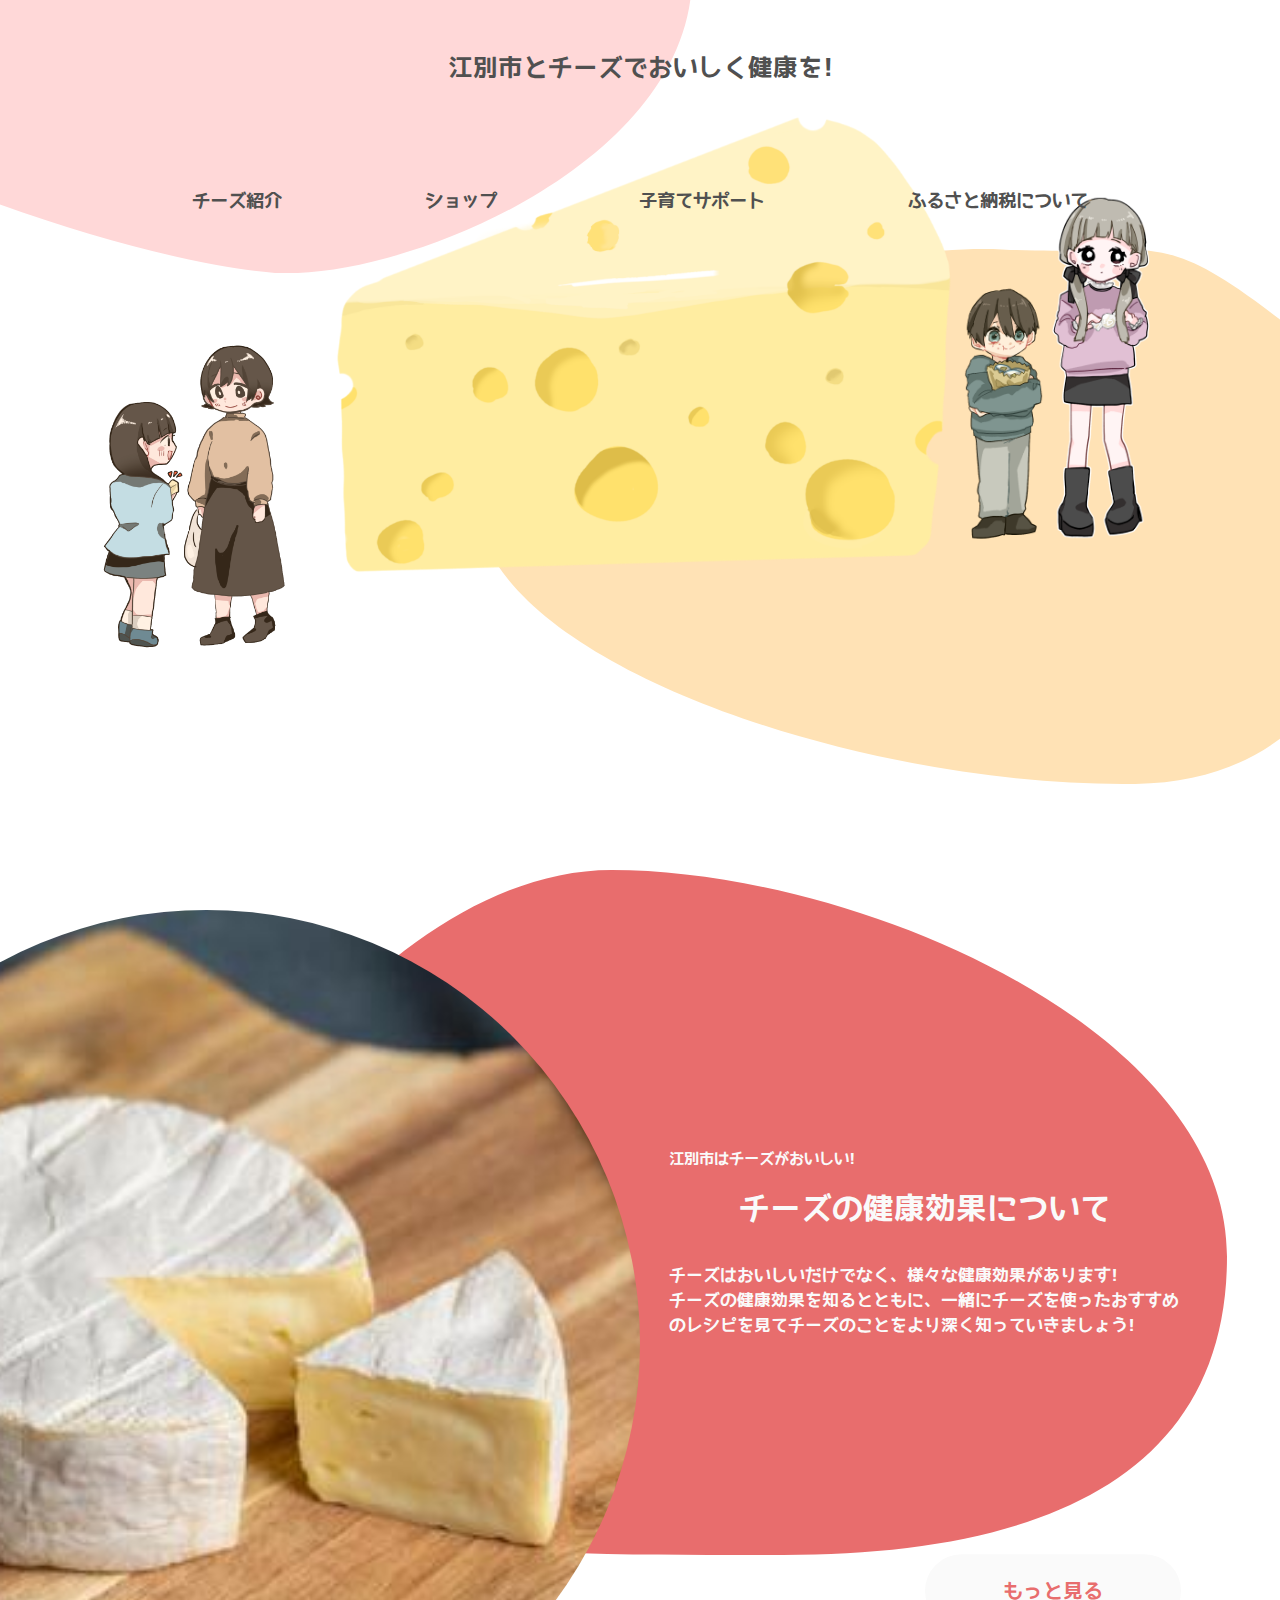
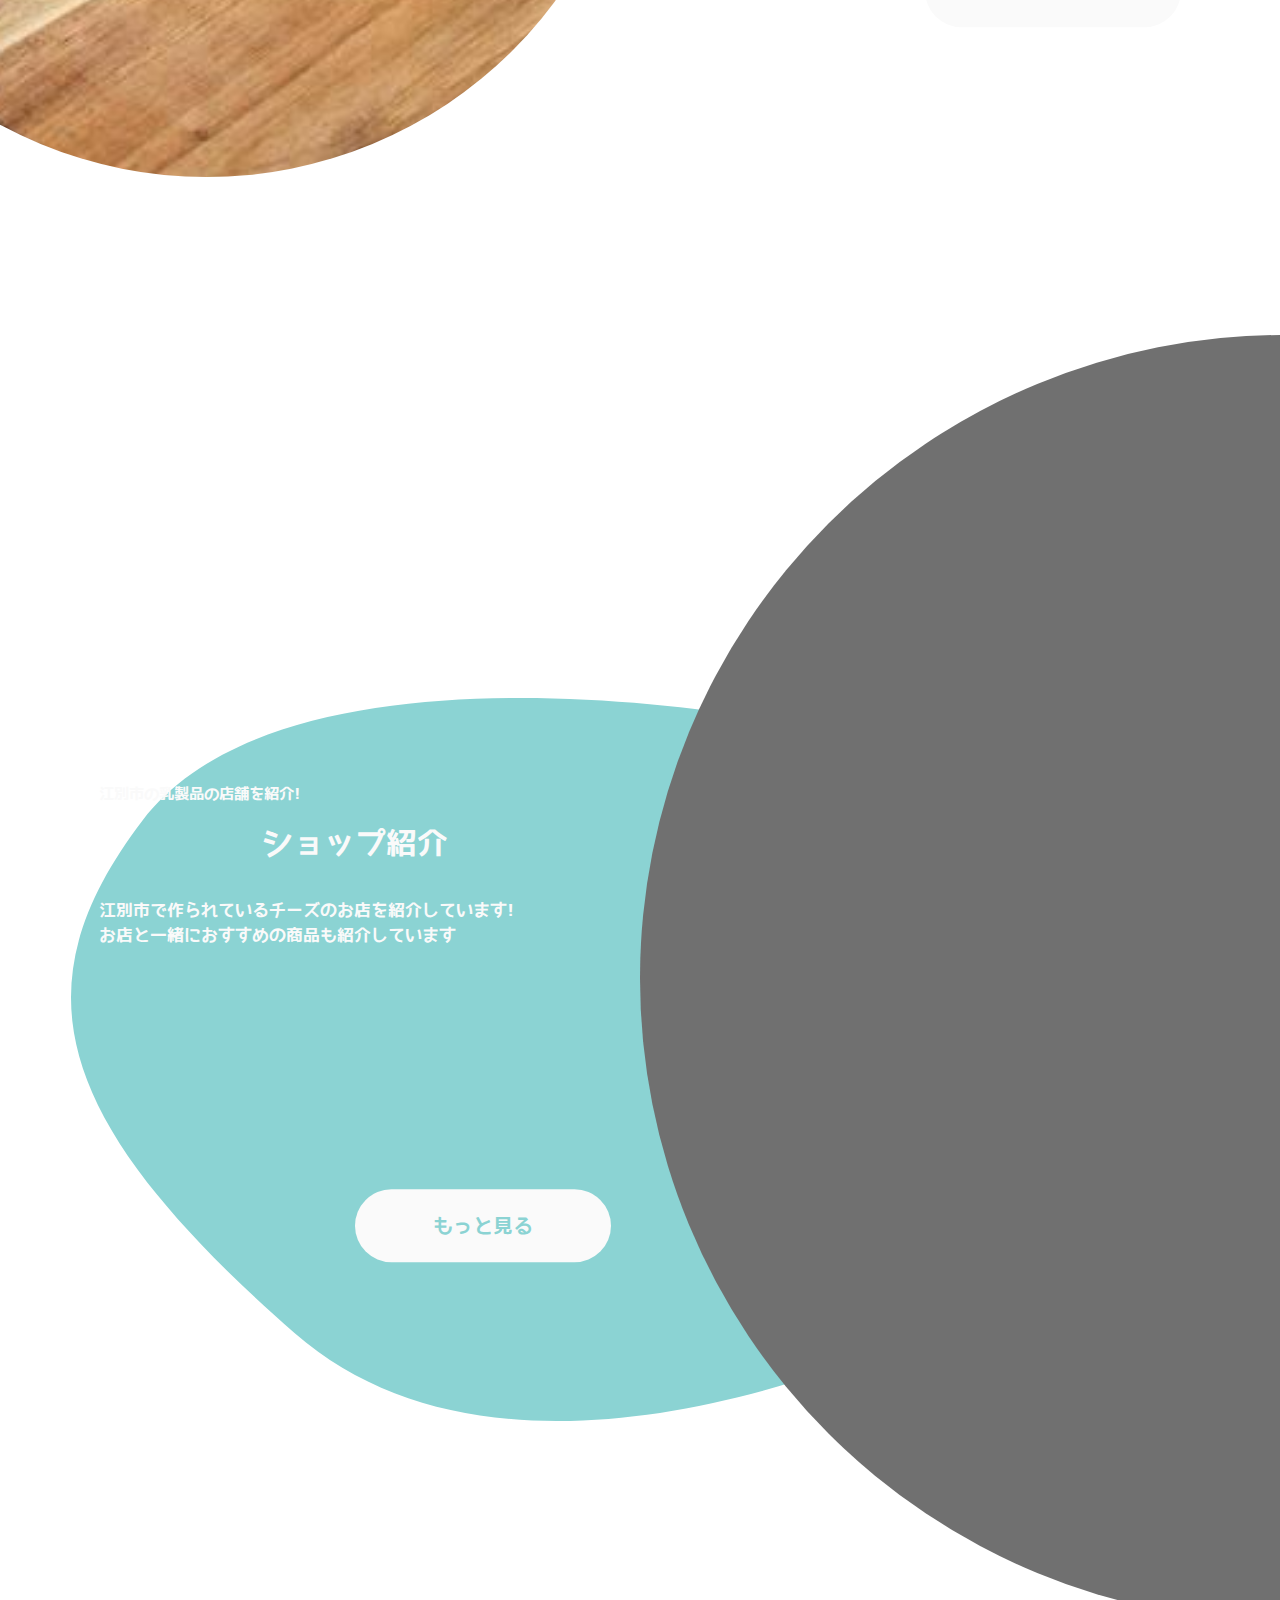
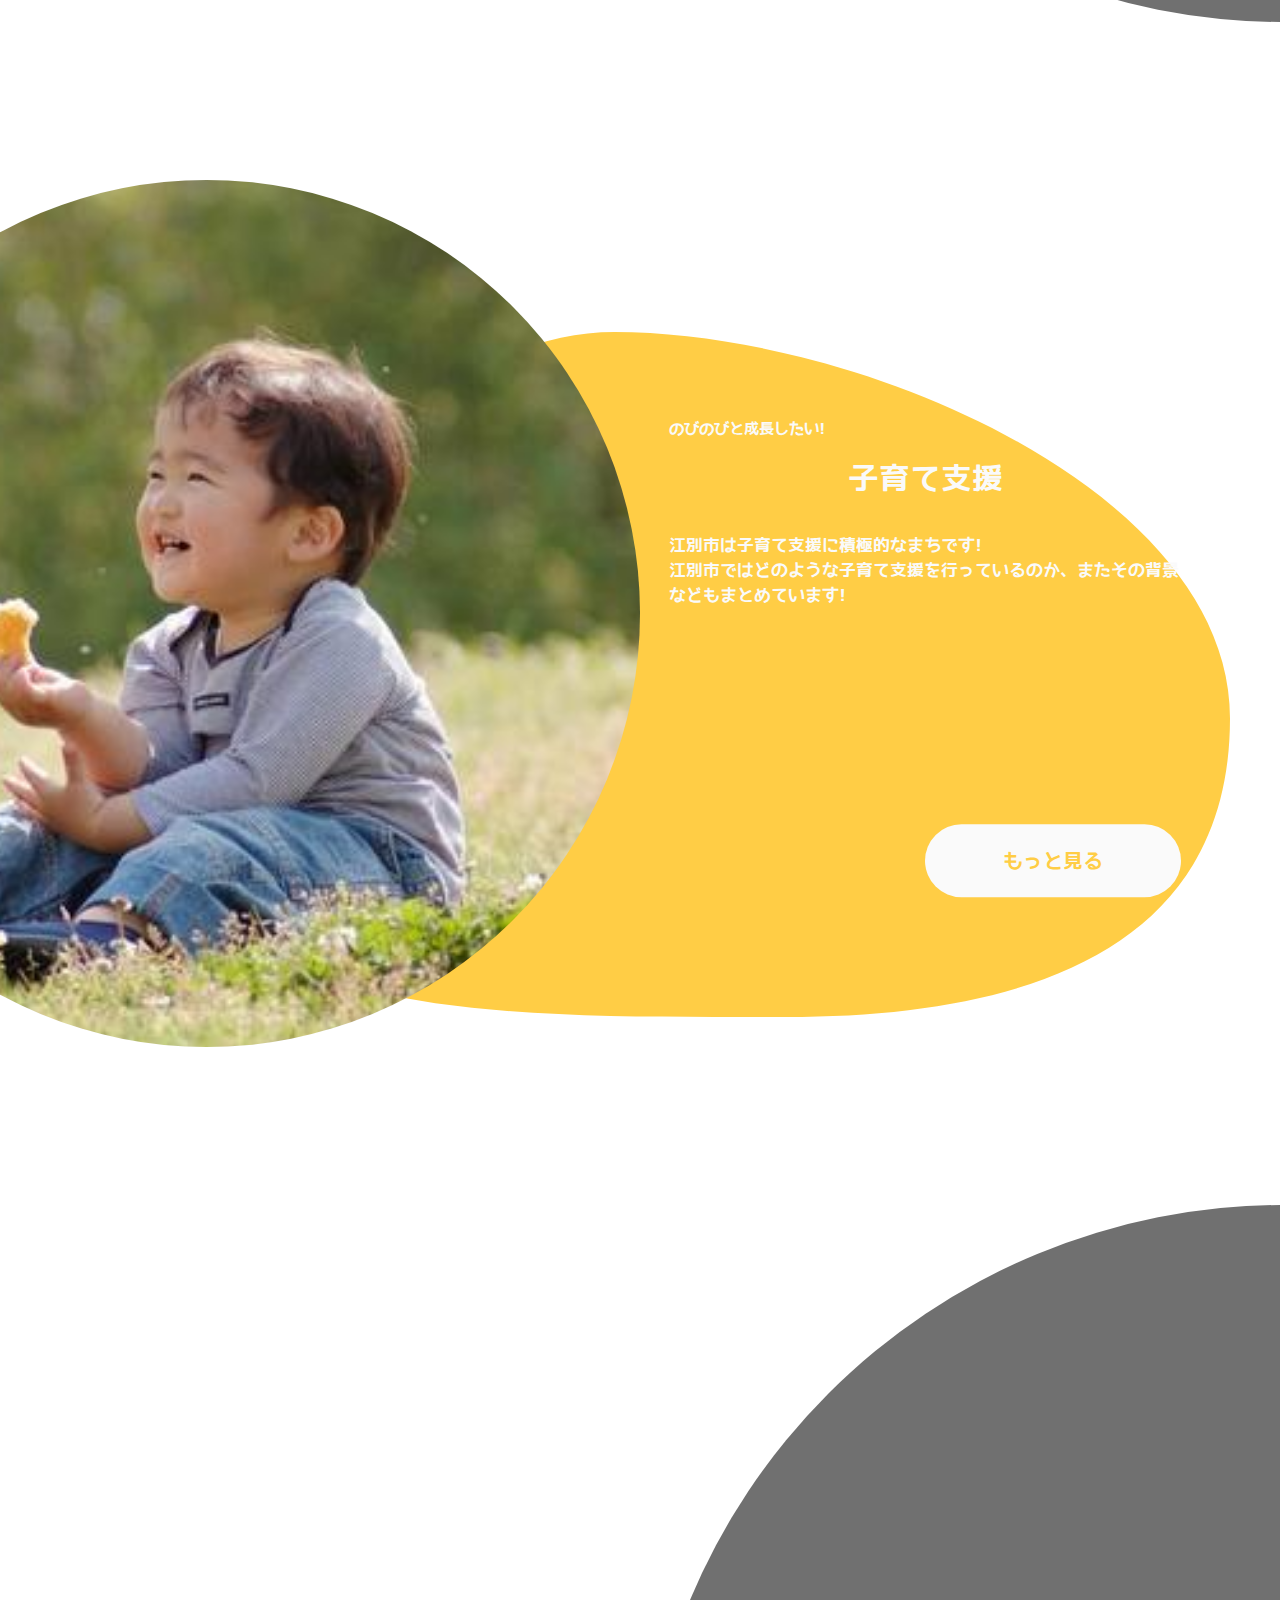
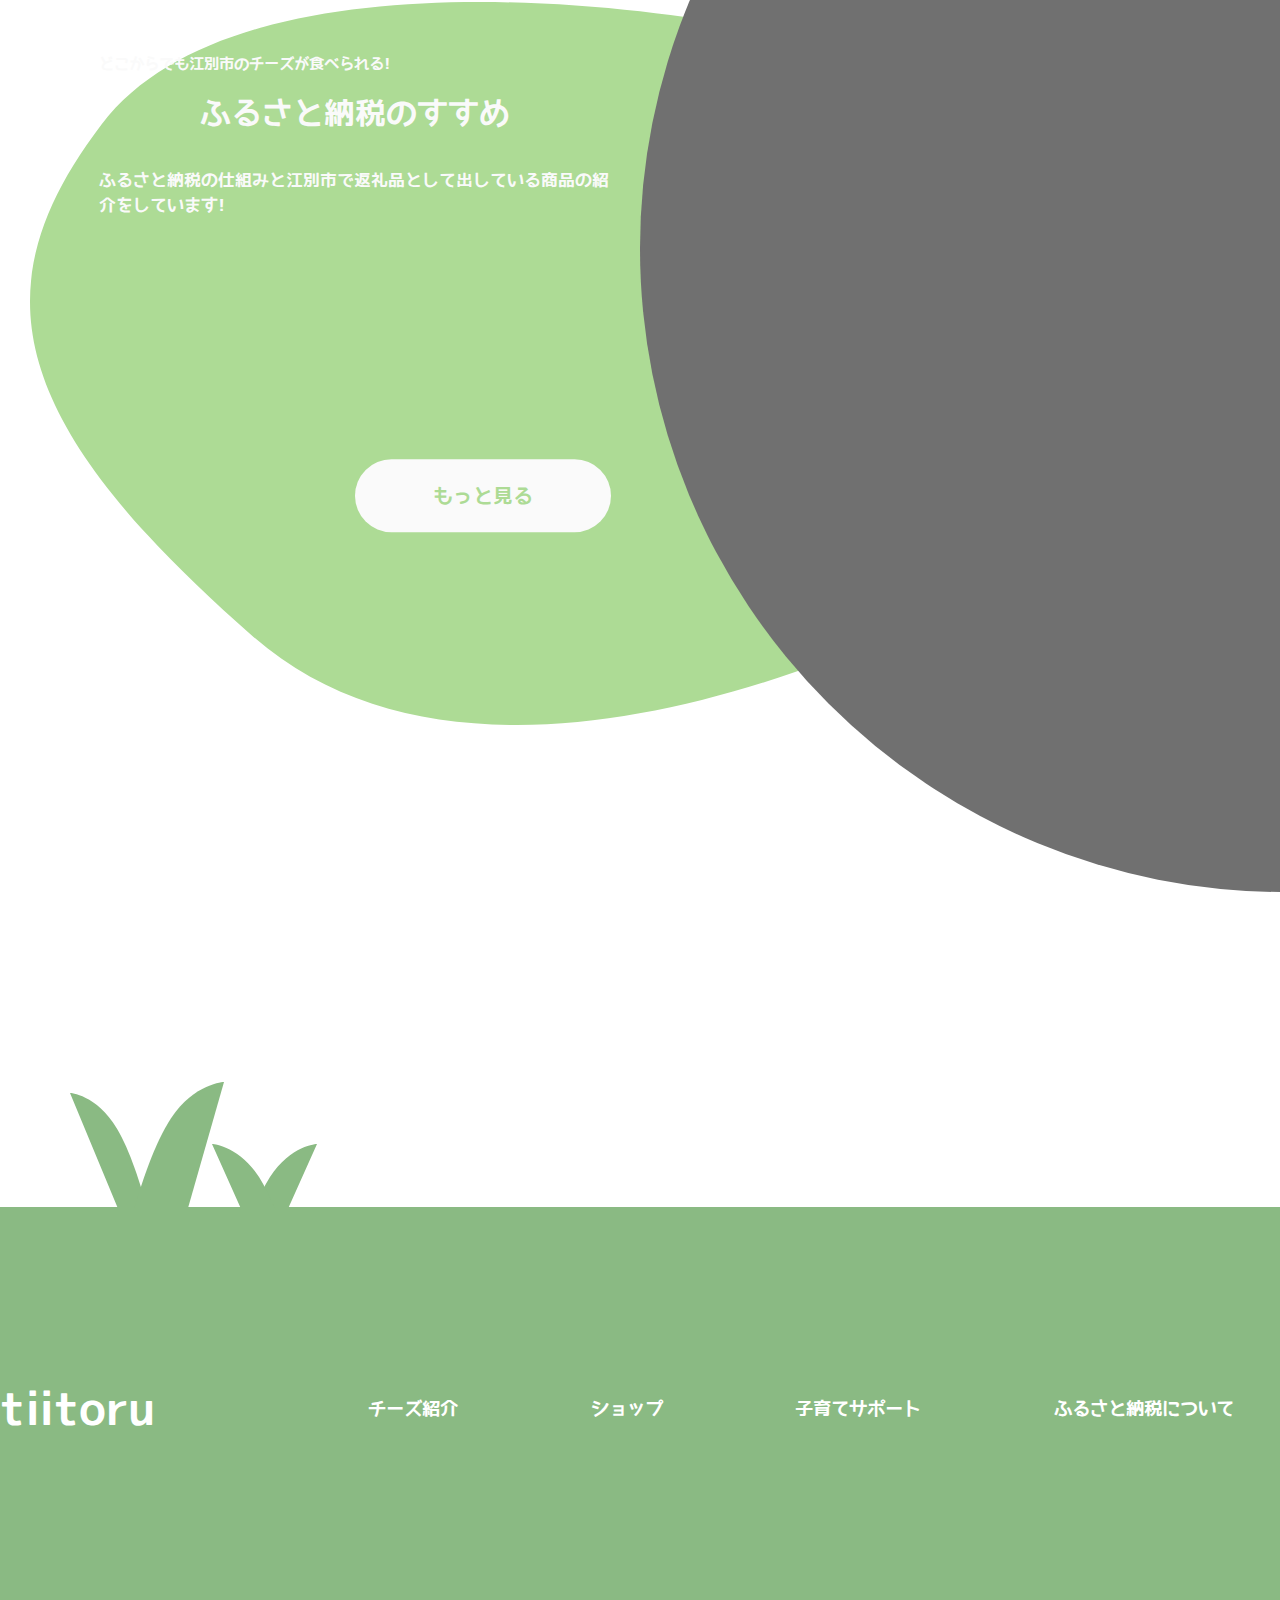
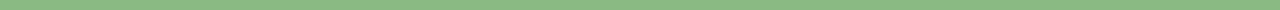
==== commit 6575376c: "edit index page change main visual image file" ====
--- a/index.html
+++ b/index.html
@@ -33,7 +33,7 @@
                 <img src="./img/cheese.png" alt="" class="cheese">
                 <img src="./img/index-main-family1.png" alt="" class="family">
                 <img src="./img/index-main-family2.png" alt="" class="family">
-                <img src="./img/index-main-family3.png" alt="" class="family">
+                <img src="./img/index-main-family4.png" alt="" class="family">
             </div>
 
             <div class="index-main-item">
--- a/css/common.css
+++ b/css/common.css
@@ -41,14 +41,15 @@
     font-family: 'YasashisaGothicBoldV2', sans-serif;
 }
 
+.title {
+    font-family: 'YasashisaGothicBoldV2', sans-serif;
+    font-size: 4rem;
+    text-align: center;
+}
+
 .font-rounded {
     font-family: 'M PLUS Rounded 1c', sans-serif;
     font-weight: 400;
-}
-
-.title {
-    font-size: 4rem;
-    text-align: center;
 }
 
 body {
@@ -104,7 +105,7 @@
     text-align: center;
     align-items: center;
     color: #fff;
-
+    font-family: 'YasashisaGothicBoldV2', sans-serif;
     z-index: 1;
 }
 
@@ -136,6 +137,7 @@
     right: 0;
     display: flex;
     flex-flow: column nowrap;
+    font-family: 'YasashisaGothicBoldV2', sans-serif;
 }
 
 .footer img {
--- a/css/index.css
+++ b/css/index.css
@@ -46,15 +46,15 @@
 }
 
 .main_visual .family:nth-child(3) {
-    width: 14.4%;
-    right: 4.4%;
-    bottom: 15.3%;
+    width: 12.4%;
+    right: 15.4%;
+    top: 33.7%;
 }
 
 .main_visual .family:nth-child(4) {
-    width: 8.6%;
-    right: 17.8%;
-    top: 27.1%;
+    width: 12.6%;
+    right: 7.8%;
+    top: 24.1%;
 }
 
 /* main-visual------------------------------- */
